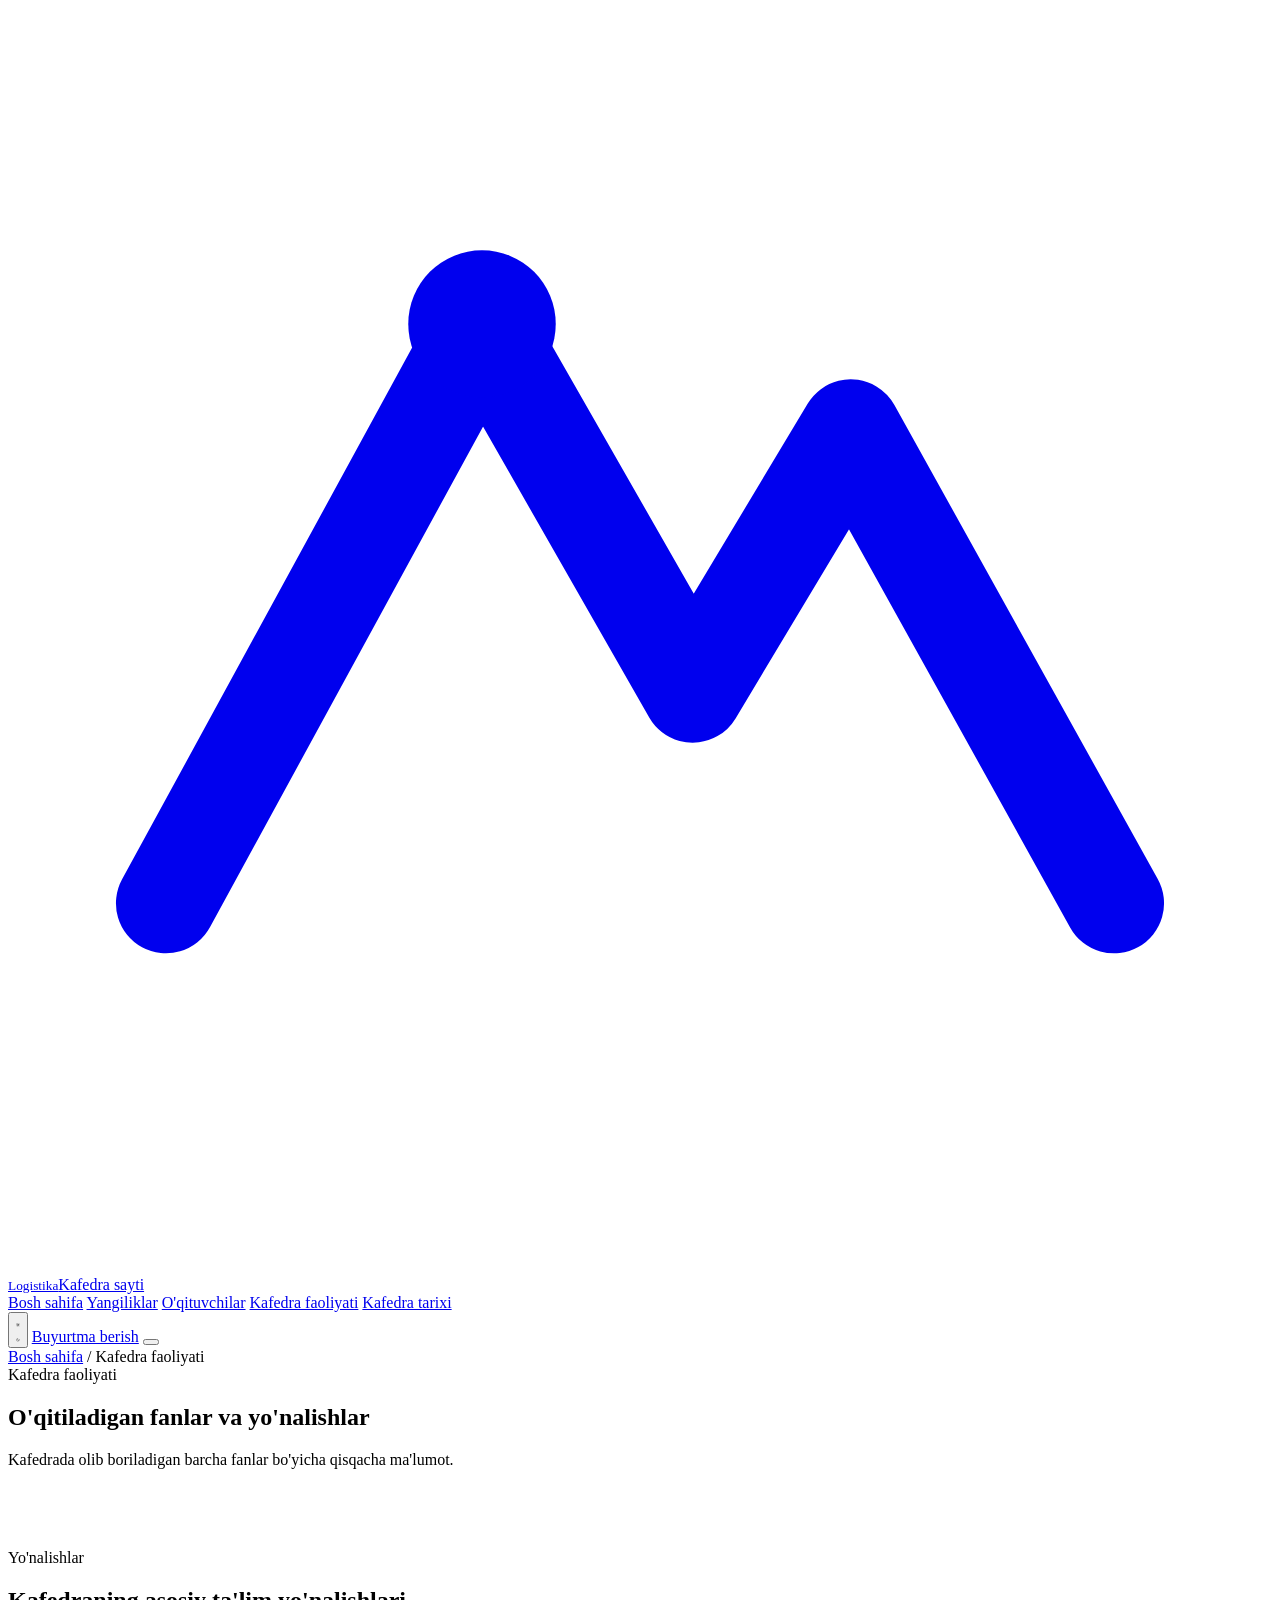
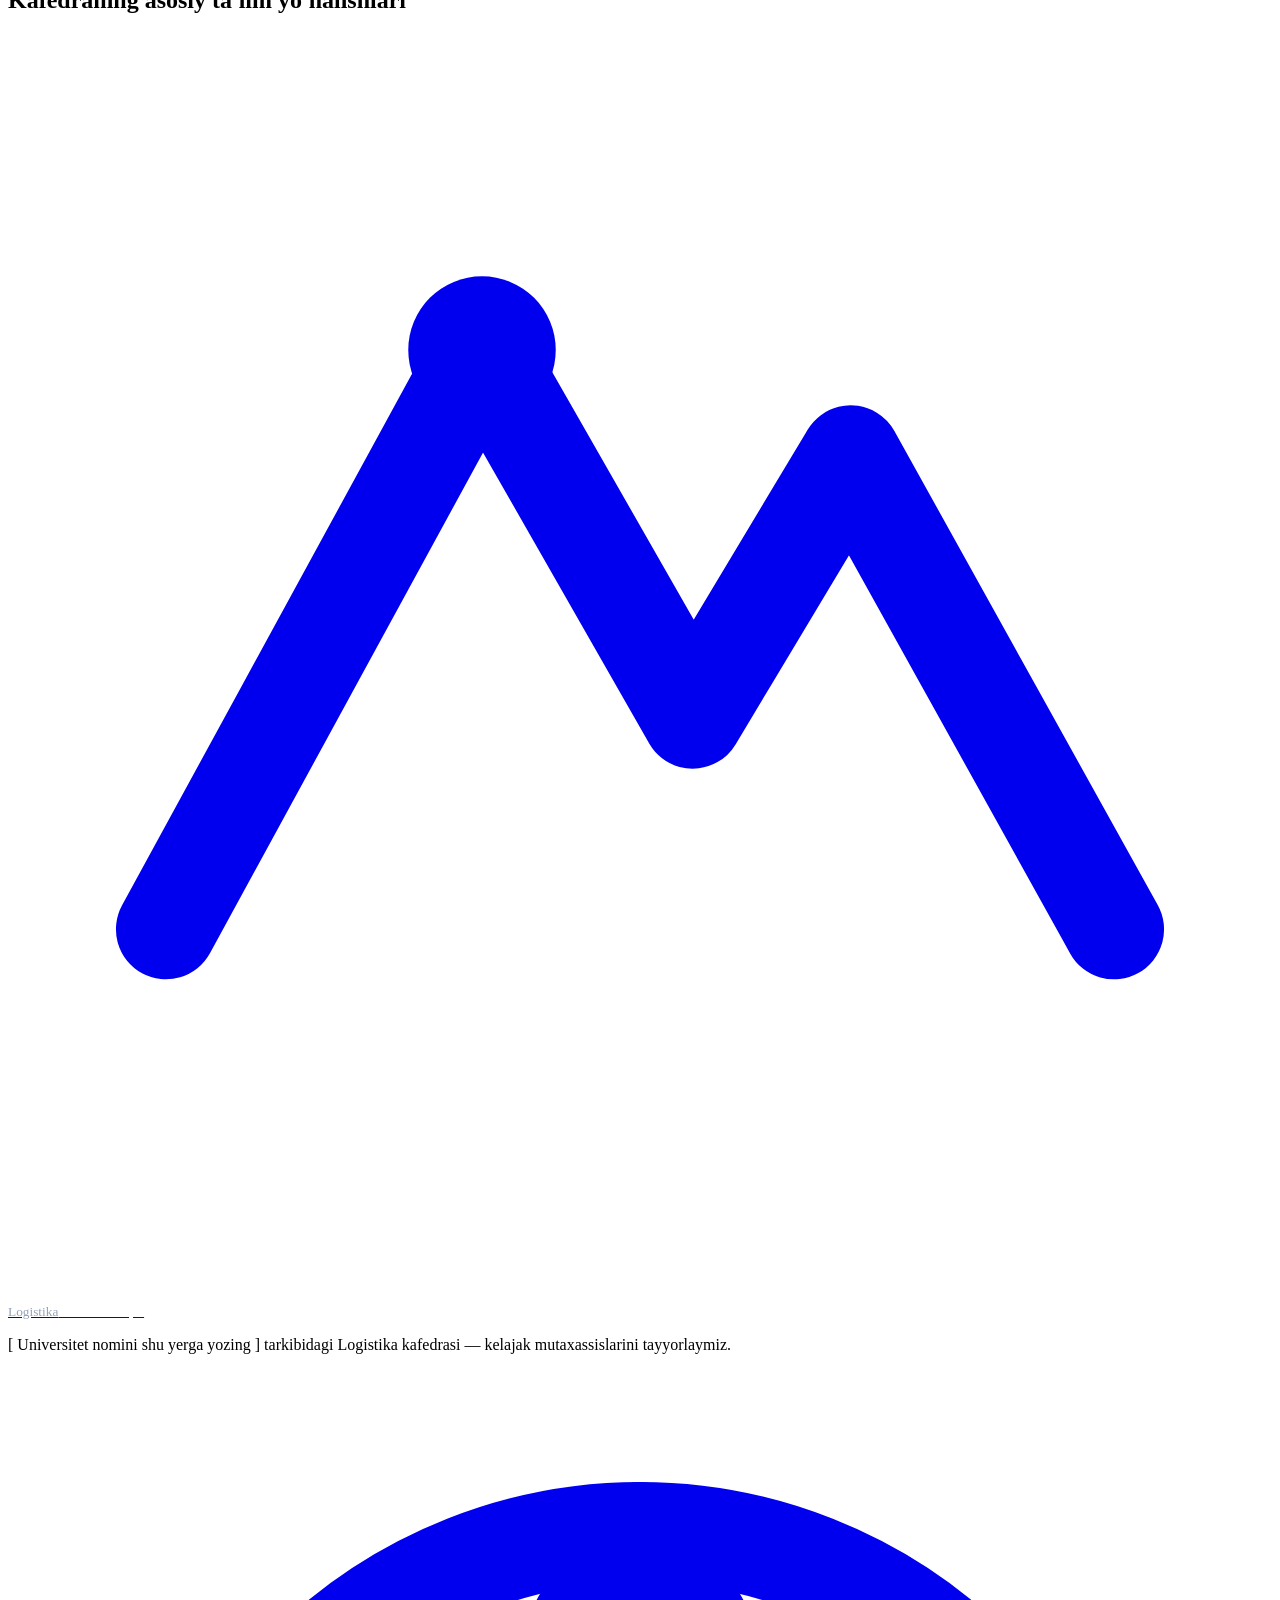
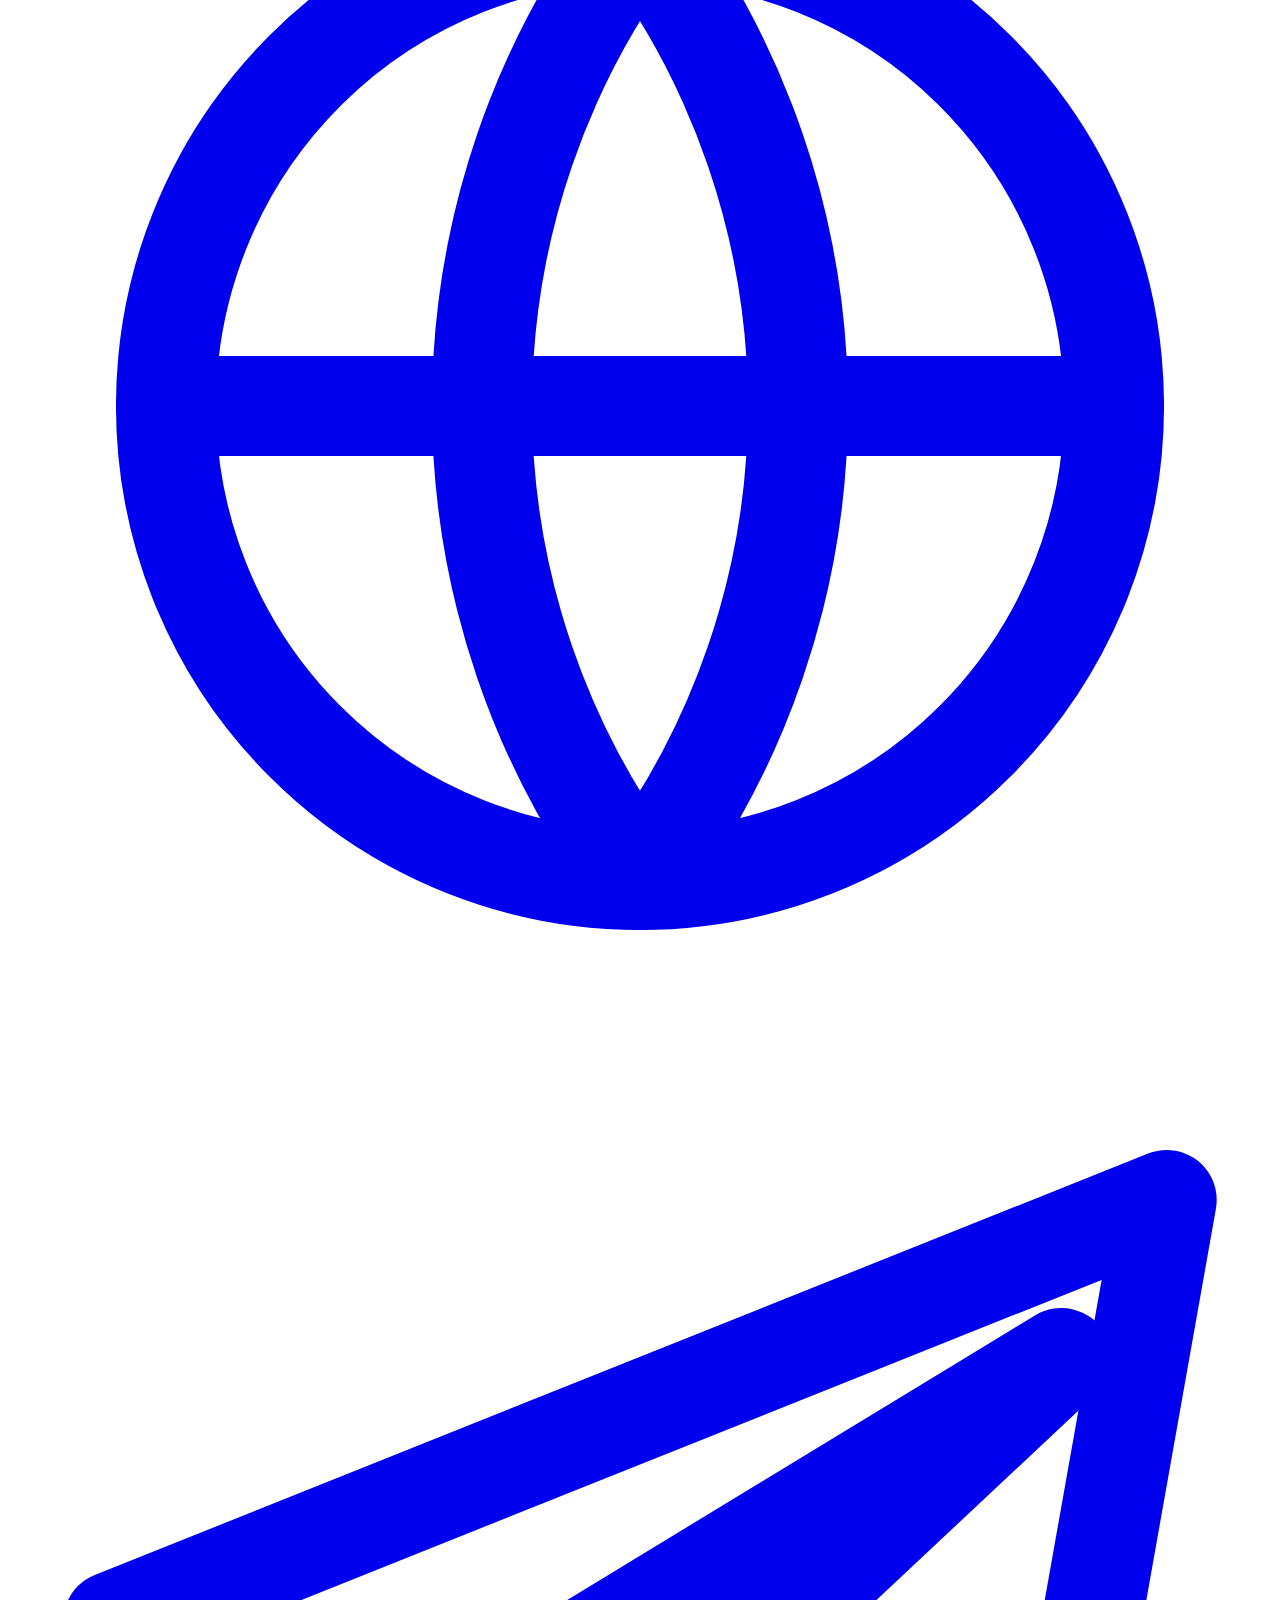
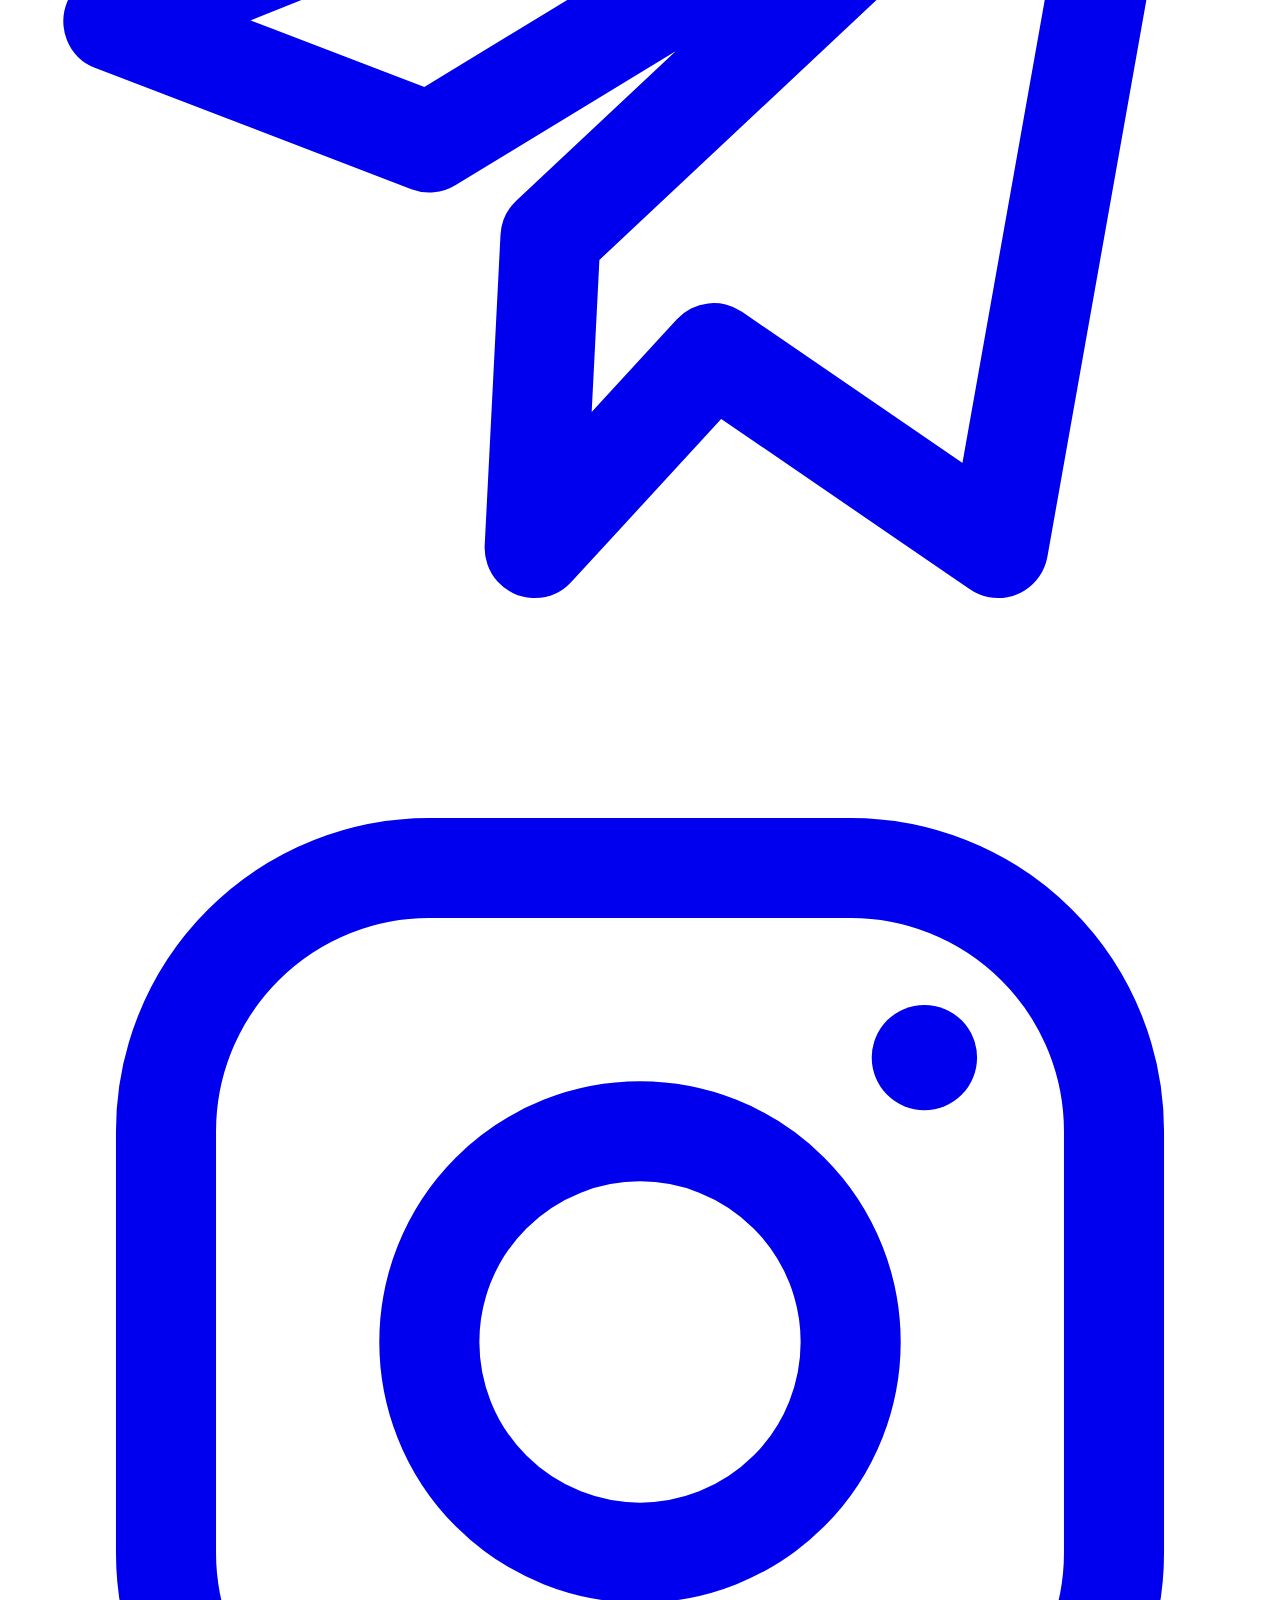
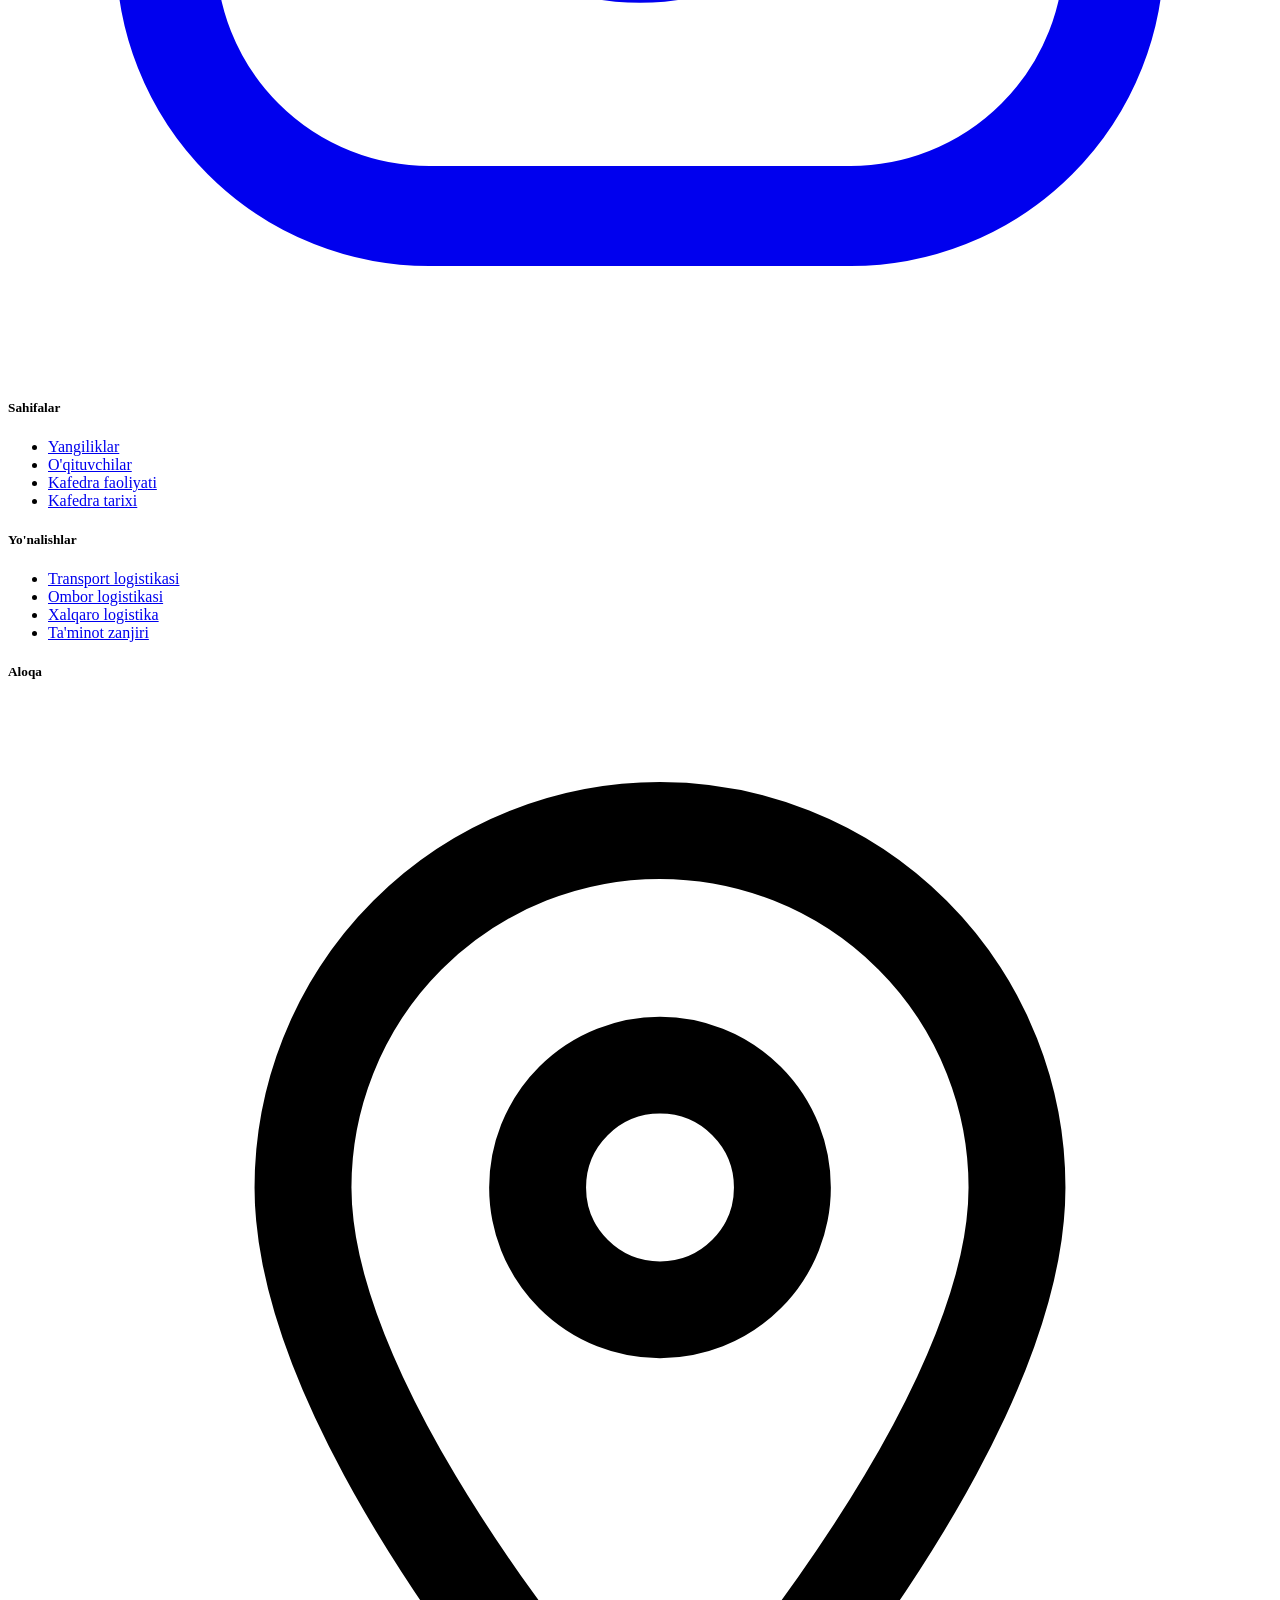
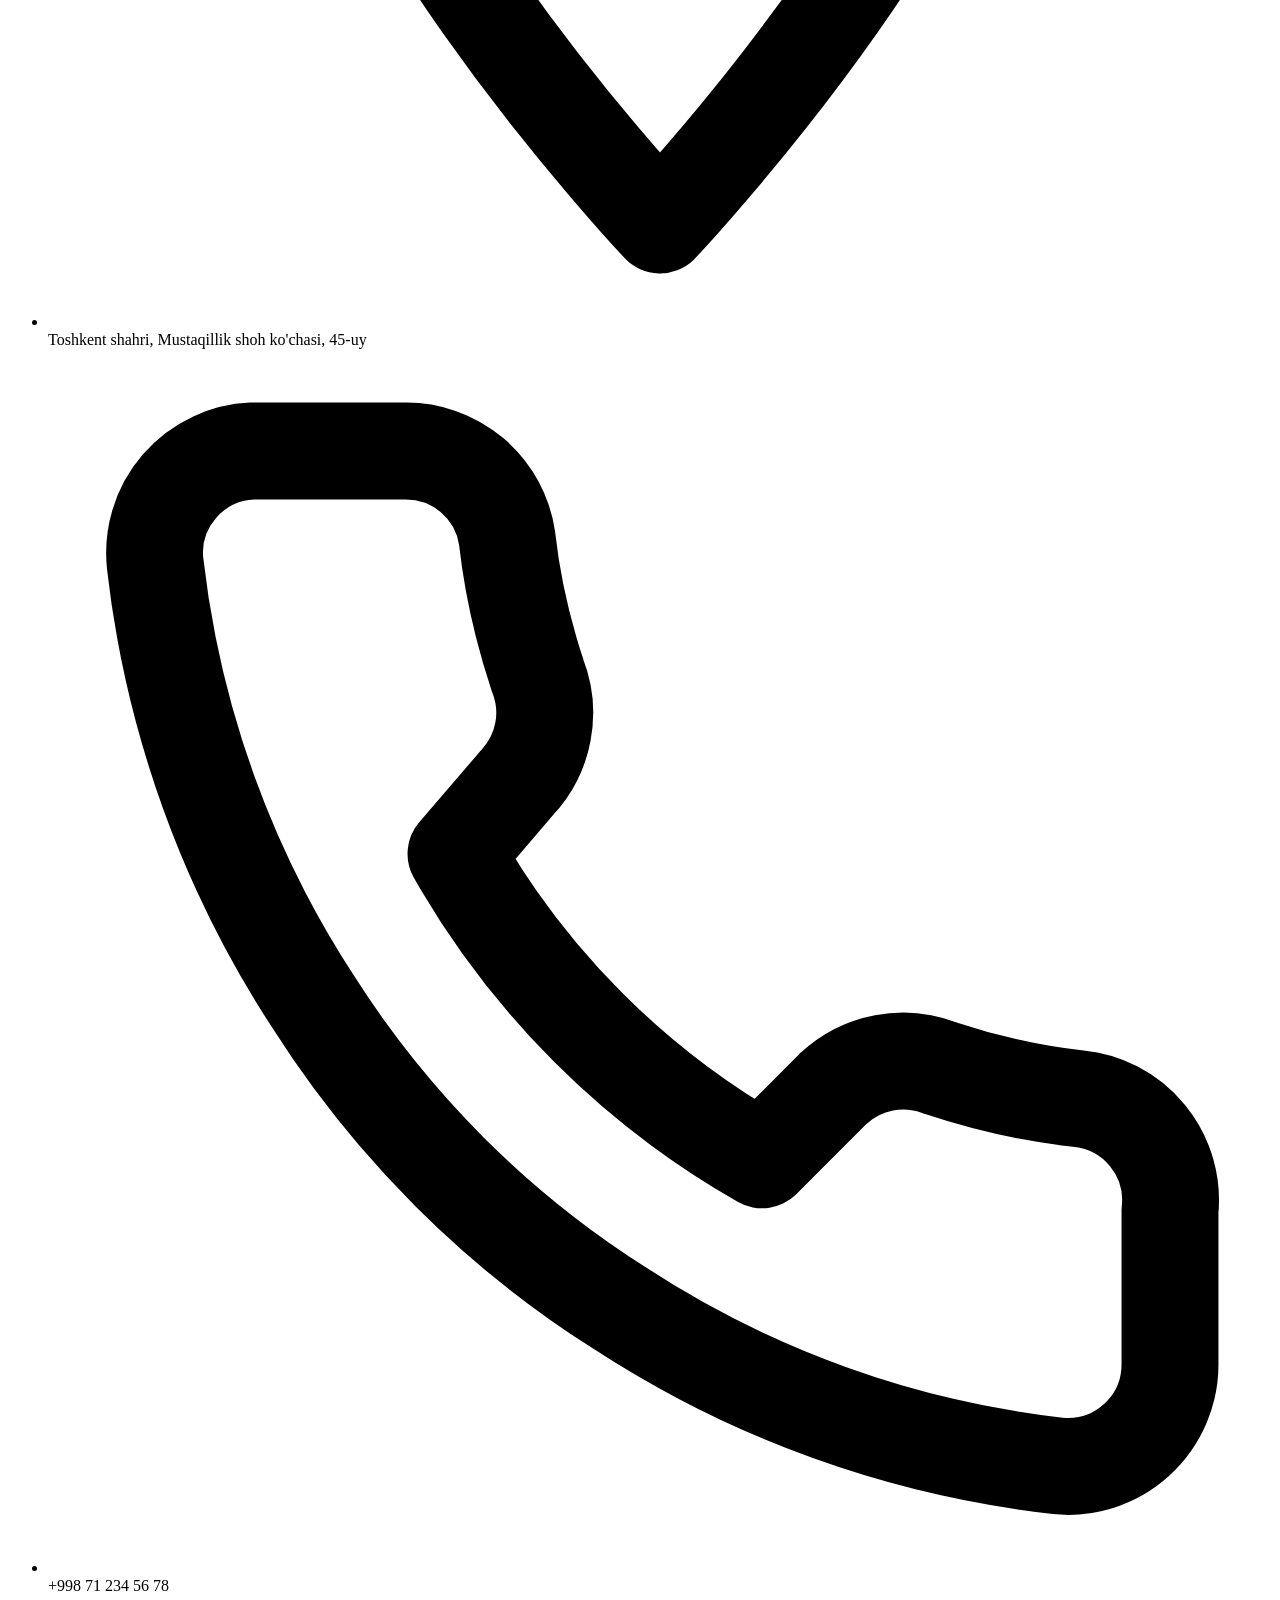
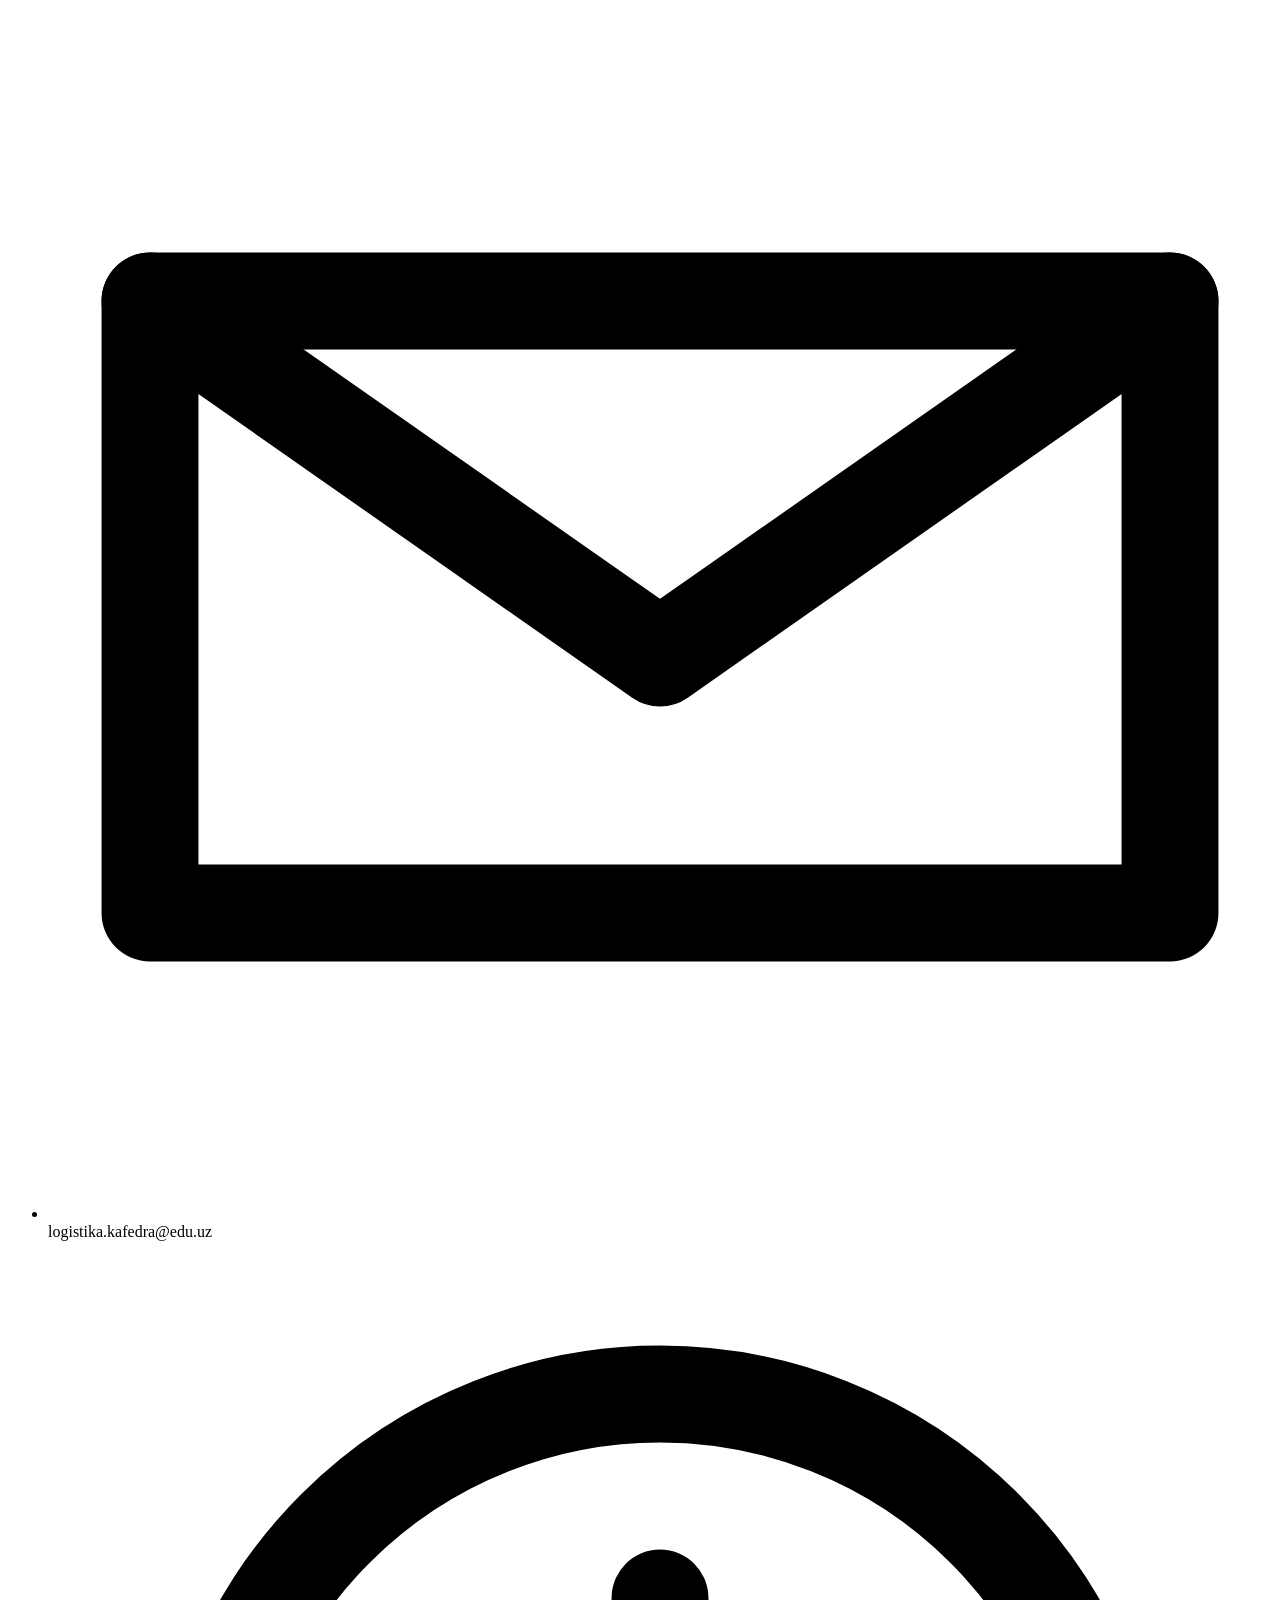
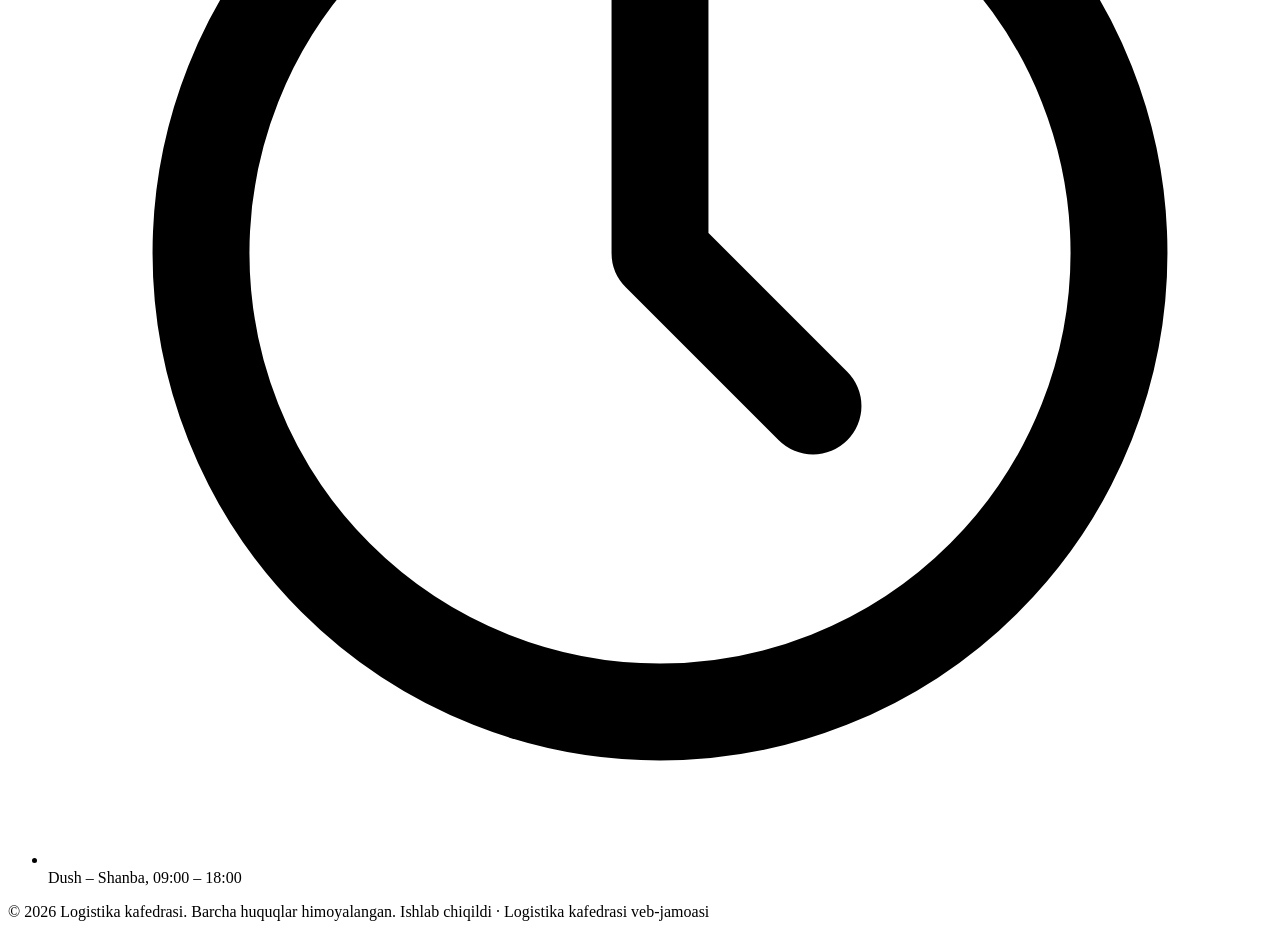
==== faoliyat.html @ 69851050 "Add files via upload" ====
<!DOCTYPE html>
<html lang="uz">
<head>
<meta charset="UTF-8">
<meta name="viewport" content="width=device-width, initial-scale=1.0">
<title>Kafedra faoliyati — Logistika kafedrasi</title>
<meta name="description" content="Kafedrada o'qitiladigan fanlar va yo'nalishlar haqida ma'lumot.">
<link rel="preconnect" href="https://fonts.googleapis.com">
<link href="https://fonts.googleapis.com/css2?family=Space+Grotesk:wght@500;600;700&family=Inter:wght@400;500;600;700&family=JetBrains+Mono:wght@500;600&display=swap" rel="stylesheet">
<link rel="stylesheet" href="css/style.css">

</head>
<body>

<header class="site-header">
  <div class="container">
    <a href="index.html" class="brand">
      <span class="brand-mark"><svg class="" viewBox="0 0 24 24" fill="none" stroke="currentColor" stroke-width="1.9" stroke-linecap="round" stroke-linejoin="round"><path d="M3 17l6-11 4 7 3-5 5 9" /><circle cx="9" cy="6" r="1.4" fill="currentColor" stroke="none"/></svg></span>
      <span class="brand-text"><small>Logistika</small><span>Kafedra sayti</span></span>
    </a>
    <nav class="nav-links">
      <a href="index.html">Bosh sahifa</a>
<a href="yangiliklar.html">Yangiliklar</a>
<a href="oqituvchilar.html">O'qituvchilar</a>
<a href="faoliyat.html">Kafedra faoliyati</a>
<a href="tarix.html">Kafedra tarixi</a>
    </nav>
    <div class="header-actions">
      <button class="theme-toggle" aria-label="Kun / tun rejimi" title="Kun / tun rejimi">
        <svg class="icon-sun" viewBox="0 0 24 24" fill="none" stroke="currentColor" stroke-width="1.9" stroke-linecap="round" stroke-linejoin="round"><circle cx="12" cy="12" r="4.2"/><path d="M12 2v2.4M12 19.6V22M4.9 4.9l1.7 1.7M17.4 17.4l1.7 1.7M2 12h2.4M19.6 12H22M4.9 19.1l1.7-1.7M17.4 6.6l1.7-1.7"/></svg>
        <svg class="icon-moon" viewBox="0 0 24 24" fill="none" stroke="currentColor" stroke-width="1.9" stroke-linecap="round" stroke-linejoin="round"><path d="M21 12.8A9 9 0 1 1 11.2 3a7 7 0 0 0 9.8 9.8z"/></svg>
      </button>
      <a href="tarix.html#kontakt" class="btn btn-primary btn-sm header-cta">Buyurtma berish</a>
      <button class="burger" aria-label="Menyu">
        <span></span><span></span><span></span>
      </button>
    </div>
  </div>
</header>


<section class="page-hero">
  <div class="container">
    <div class="breadcrumb"><a href="index.html">Bosh sahifa</a> / <span>Kafedra faoliyati</span></div>
    <span class="eyebrow">Kafedra faoliyati</span>
    <h1>O'qitiladigan fanlar va yo'nalishlar</h1>
    <p>Kafedrada olib boriladigan barcha fanlar bo'yicha qisqacha ma'lumot.</p>
  </div>
</section>
<section>
  <div class="container">
    <div class="subjects-grid" data-render="subjects"></div>
  </div>
  <div class="container">
    <div class="section-head reveal" style="margin-top:80px;">
      <span class="eyebrow">Yo'nalishlar</span>
      <h2>Kafedraning asosiy ta'lim yo'nalishlari</h2>
    </div>
    <div class="directions-grid" data-render="directions"></div>
  </div>
</section>


<footer class="site-footer" id="kontakt">
  <div class="container">
    <div class="footer-grid">
      <div class="footer-brand">
        <a href="index.html" class="brand">
          <span class="brand-mark"><svg class="" viewBox="0 0 24 24" fill="none" stroke="currentColor" stroke-width="1.9" stroke-linecap="round" stroke-linejoin="round"><path d="M3 17l6-11 4 7 3-5 5 9" /><circle cx="9" cy="6" r="1.4" fill="currentColor" stroke="none"/></svg></span>
          <span class="brand-text" style="color:#fff;"><small style="color:#94A3B8;">Logistika</small><span style="color:#fff;">Kafedra sayti</span></span>
        </a>
        <p>[ Universitet nomini shu yerga yozing ] tarkibidagi Logistika kafedrasi — kelajak mutaxassislarini tayyorlaymiz.</p>
         <div class="social-row" style="margin-top:20px;">
           <a href="https://jizpi.uz/uz/" target="_blank" aria-label="Website">
            <svg class="" viewBox="0 0 24 24" fill="none" stroke="currentColor" stroke-width="1.9" stroke-linecap="round" stroke-linejoin="round">
              <circle cx="12" cy="12" r="9"/>
              <line x1="3" y1="12" x2="21" y2="12"/>
              <path d="M12 3a15 15 0 0 1 0 18a15 15 0 0 1 0-18z"/>
            </svg>
          </a>
          <a href="https://t.me/transport_logistika_kafedrasi" target="_blank" aria-label="Telegram"><svg class="" viewBox="0 0 24 24" fill="none" stroke="currentColor" stroke-width="1.9" stroke-linecap="round" stroke-linejoin="round"><path d="M22 3L2 11l6 2.3L20 6l-9.7 9.1L10 21l3.4-3.7L18.8 21 22 3z"/></svg></a>
          <a href="https://www.instagram.com/jizpiuz/?hl=en" target="_blank" aria-label="Instagram"><svg class="" viewBox="0 0 24 24" fill="none" stroke="currentColor" stroke-width="1.9" stroke-linecap="round" stroke-linejoin="round"><rect x="3" y="3" width="18" height="18" rx="5"/><circle cx="12" cy="12" r="4"/><circle cx="17.4" cy="6.6" r="1" fill="currentColor" stroke="none"/></svg></a>
        </div>
      </div>
      <div class="footer-col">
        <h5>Sahifalar</h5>
        <ul>
          <li><a href="yangiliklar.html">Yangiliklar</a></li>
          <li><a href="oqituvchilar.html">O'qituvchilar</a></li>
          <li><a href="faoliyat.html">Kafedra faoliyati</a></li>
          <li><a href="tarix.html">Kafedra tarixi</a></li>
        </ul>
      </div>
      <div class="footer-col">
        <h5>Yo'nalishlar</h5>
        <ul>
          <li><a href="faoliyat.html">Transport logistikasi</a></li>
          <li><a href="faoliyat.html">Ombor logistikasi</a></li>
          <li><a href="faoliyat.html">Xalqaro logistika</a></li>
          <li><a href="faoliyat.html">Ta'minot zanjiri</a></li>
        </ul>
      </div>
      <div class="footer-col">
        <h5>Aloqa</h5>
        <ul>
          <li><svg class="" viewBox="0 0 24 24" fill="none" stroke="currentColor" stroke-width="1.9" stroke-linecap="round" stroke-linejoin="round"><path d="M12 22s7-7.4 7-12.5A7 7 0 0 0 5 9.5C5 14.6 12 22 12 22z"/><circle cx="12" cy="9.5" r="2.4"/></svg> <span>Toshkent shahri, Mustaqillik shoh ko'chasi, 45-uy</span></li>
          <li><svg class="" viewBox="0 0 24 24" fill="none" stroke="currentColor" stroke-width="1.9" stroke-linecap="round" stroke-linejoin="round"><path d="M22 16.9v3a2 2 0 0 1-2.2 2 19.8 19.8 0 0 1-8.6-3.1 19.5 19.5 0 0 1-6-6A19.8 19.8 0 0 1 2.1 4.2 2 2 0 0 1 4 2h3a2 2 0 0 1 2 1.7c.1.9.3 1.8.6 2.7a2 2 0 0 1-.4 2.1L8 9.9a16 16 0 0 0 6 6l1.4-1.4a2 2 0 0 1 2.1-.4c.9.3 1.8.5 2.7.6a2 2 0 0 1 1.8 2.2z"/></svg> <span>+998 71 234 56 78</span></li>
          <li><svg class="" viewBox="0 0 24 24" fill="none" stroke="currentColor" stroke-width="1.9" stroke-linecap="round" stroke-linejoin="round"><path d="M22 6l-10 7L2 6"/><path d="M2 6h20v12H2z"/></svg> <span>logistika.kafedra@edu.uz</span></li>
          <li><svg class="" viewBox="0 0 24 24" fill="none" stroke="currentColor" stroke-width="1.9" stroke-linecap="round" stroke-linejoin="round"><circle cx="12" cy="12" r="9"/><path d="M12 7v5l3 3"/></svg> <span>Dush – Shanba, 09:00 – 18:00</span></li>
        </ul>
      </div>
    </div>
    <div class="footer-bottom">
      <span>&copy; <span id="year"></span> Logistika kafedrasi. Barcha huquqlar himoyalangan.</span>
      <span>Ishlab chiqildi &middot; Logistika kafedrasi veb-jamoasi</span>
    </div>
  </div>
</footer>
<script>document.getElementById('year').textContent = new Date().getFullYear();</script>

<script src="js/data.js"></script>
<script src="js/main.js"></script>
</body>
</html>
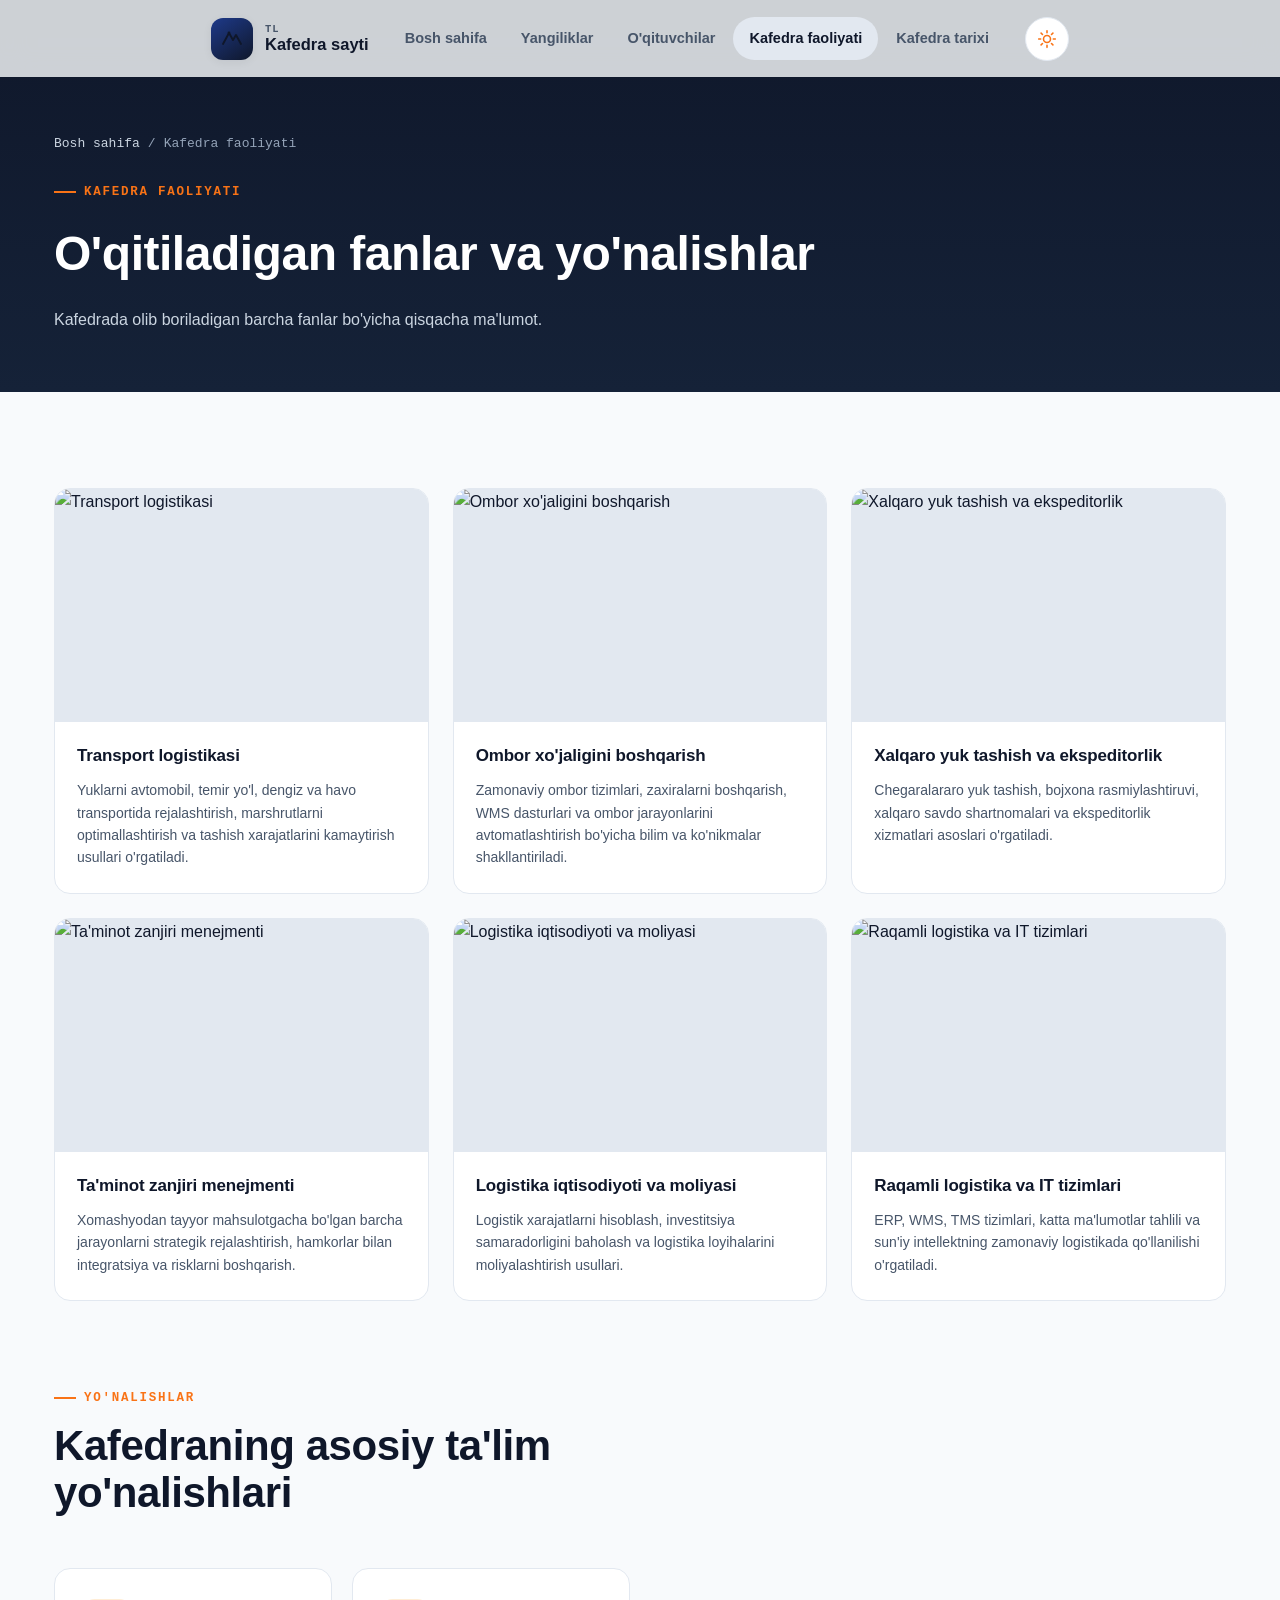
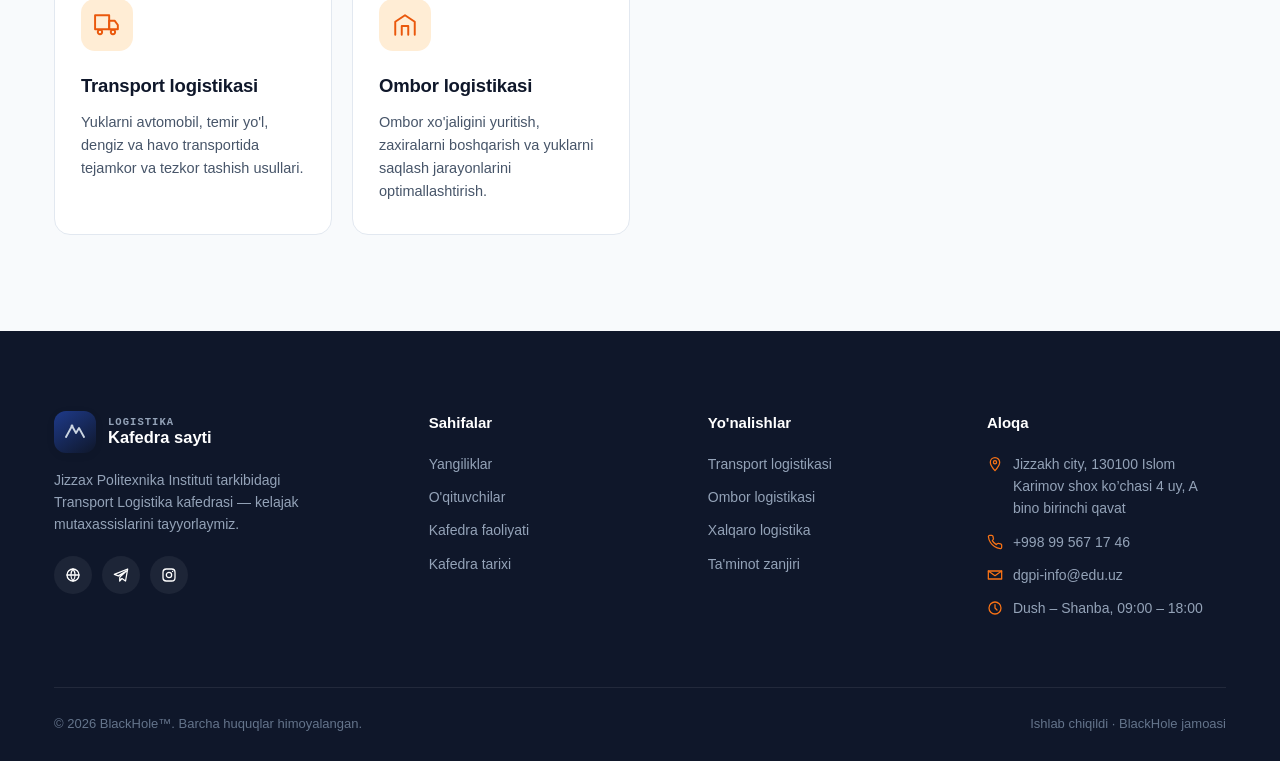
==== commit 1a3abdb8: "saytni 100% yangilash" ====
--- a/faoliyat.html
+++ b/faoliyat.html
@@ -16,7 +16,7 @@
   <div class="container">
     <a href="index.html" class="brand">
       <span class="brand-mark"><svg class="" viewBox="0 0 24 24" fill="none" stroke="currentColor" stroke-width="1.9" stroke-linecap="round" stroke-linejoin="round"><path d="M3 17l6-11 4 7 3-5 5 9" /><circle cx="9" cy="6" r="1.4" fill="currentColor" stroke="none"/></svg></span>
-      <span class="brand-text"><small>Logistika</small><span>Kafedra sayti</span></span>
+      <span class="brand-text"><small>TL</small><span>Kafedra sayti</span></span>
     </a>
     <nav class="nav-links">
       <a href="index.html">Bosh sahifa</a>
@@ -30,7 +30,6 @@
         <svg class="icon-sun" viewBox="0 0 24 24" fill="none" stroke="currentColor" stroke-width="1.9" stroke-linecap="round" stroke-linejoin="round"><circle cx="12" cy="12" r="4.2"/><path d="M12 2v2.4M12 19.6V22M4.9 4.9l1.7 1.7M17.4 17.4l1.7 1.7M2 12h2.4M19.6 12H22M4.9 19.1l1.7-1.7M17.4 6.6l1.7-1.7"/></svg>
         <svg class="icon-moon" viewBox="0 0 24 24" fill="none" stroke="currentColor" stroke-width="1.9" stroke-linecap="round" stroke-linejoin="round"><path d="M21 12.8A9 9 0 1 1 11.2 3a7 7 0 0 0 9.8 9.8z"/></svg>
       </button>
-      <a href="tarix.html#kontakt" class="btn btn-primary btn-sm header-cta">Buyurtma berish</a>
       <button class="burger" aria-label="Menyu">
         <span></span><span></span><span></span>
       </button>
@@ -69,7 +68,7 @@
           <span class="brand-mark"><svg class="" viewBox="0 0 24 24" fill="none" stroke="currentColor" stroke-width="1.9" stroke-linecap="round" stroke-linejoin="round"><path d="M3 17l6-11 4 7 3-5 5 9" /><circle cx="9" cy="6" r="1.4" fill="currentColor" stroke="none"/></svg></span>
           <span class="brand-text" style="color:#fff;"><small style="color:#94A3B8;">Logistika</small><span style="color:#fff;">Kafedra sayti</span></span>
         </a>
-        <p>[ Universitet nomini shu yerga yozing ] tarkibidagi Logistika kafedrasi — kelajak mutaxassislarini tayyorlaymiz.</p>
+        <p>Jizzax Politexnika Instituti tarkibidagi Transport Logistika kafedrasi — kelajak mutaxassislarini tayyorlaymiz.</p>
          <div class="social-row" style="margin-top:20px;">
            <a href="https://jizpi.uz/uz/" target="_blank" aria-label="Website">
             <svg class="" viewBox="0 0 24 24" fill="none" stroke="currentColor" stroke-width="1.9" stroke-linecap="round" stroke-linejoin="round">
@@ -103,16 +102,16 @@
       <div class="footer-col">
         <h5>Aloqa</h5>
         <ul>
-          <li><svg class="" viewBox="0 0 24 24" fill="none" stroke="currentColor" stroke-width="1.9" stroke-linecap="round" stroke-linejoin="round"><path d="M12 22s7-7.4 7-12.5A7 7 0 0 0 5 9.5C5 14.6 12 22 12 22z"/><circle cx="12" cy="9.5" r="2.4"/></svg> <span>Toshkent shahri, Mustaqillik shoh ko'chasi, 45-uy</span></li>
-          <li><svg class="" viewBox="0 0 24 24" fill="none" stroke="currentColor" stroke-width="1.9" stroke-linecap="round" stroke-linejoin="round"><path d="M22 16.9v3a2 2 0 0 1-2.2 2 19.8 19.8 0 0 1-8.6-3.1 19.5 19.5 0 0 1-6-6A19.8 19.8 0 0 1 2.1 4.2 2 2 0 0 1 4 2h3a2 2 0 0 1 2 1.7c.1.9.3 1.8.6 2.7a2 2 0 0 1-.4 2.1L8 9.9a16 16 0 0 0 6 6l1.4-1.4a2 2 0 0 1 2.1-.4c.9.3 1.8.5 2.7.6a2 2 0 0 1 1.8 2.2z"/></svg> <span>+998 71 234 56 78</span></li>
-          <li><svg class="" viewBox="0 0 24 24" fill="none" stroke="currentColor" stroke-width="1.9" stroke-linecap="round" stroke-linejoin="round"><path d="M22 6l-10 7L2 6"/><path d="M2 6h20v12H2z"/></svg> <span>logistika.kafedra@edu.uz</span></li>
+          <li><svg class="" viewBox="0 0 24 24" fill="none" stroke="currentColor" stroke-width="1.9" stroke-linecap="round" stroke-linejoin="round"><path d="M12 22s7-7.4 7-12.5A7 7 0 0 0 5 9.5C5 14.6 12 22 12 22z"/><circle cx="12" cy="9.5" r="2.4"/></svg> <span>Jizzakh city, 130100 Islom Karimov shox ko’chasi 4 uy, A bino birinchi qavat</span></li>
+          <li><svg class="" viewBox="0 0 24 24" fill="none" stroke="currentColor" stroke-width="1.9" stroke-linecap="round" stroke-linejoin="round"><path d="M22 16.9v3a2 2 0 0 1-2.2 2 19.8 19.8 0 0 1-8.6-3.1 19.5 19.5 0 0 1-6-6A19.8 19.8 0 0 1 2.1 4.2 2 2 0 0 1 4 2h3a2 2 0 0 1 2 1.7c.1.9.3 1.8.6 2.7a2 2 0 0 1-.4 2.1L8 9.9a16 16 0 0 0 6 6l1.4-1.4a2 2 0 0 1 2.1-.4c.9.3 1.8.5 2.7.6a2 2 0 0 1 1.8 2.2z"/></svg> <span>+998 99 567 17 46</span></li>
+          <li><svg class="" viewBox="0 0 24 24" fill="none" stroke="currentColor" stroke-width="1.9" stroke-linecap="round" stroke-linejoin="round"><path d="M22 6l-10 7L2 6"/><path d="M2 6h20v12H2z"/></svg> <span>dgpi-info@edu.uz</span></li>
           <li><svg class="" viewBox="0 0 24 24" fill="none" stroke="currentColor" stroke-width="1.9" stroke-linecap="round" stroke-linejoin="round"><circle cx="12" cy="12" r="9"/><path d="M12 7v5l3 3"/></svg> <span>Dush – Shanba, 09:00 – 18:00</span></li>
         </ul>
       </div>
     </div>
     <div class="footer-bottom">
-      <span>&copy; <span id="year"></span> Logistika kafedrasi. Barcha huquqlar himoyalangan.</span>
-      <span>Ishlab chiqildi &middot; Logistika kafedrasi veb-jamoasi</span>
+      <span>&copy; <span id="year"></span> <a href="http://blackhole.uz" target="_blank" rel="noopener noreferrer">BlackHole&TRADE;</a>. Barcha huquqlar himoyalangan.</span>
+      <span>Ishlab chiqildi &middot; <a href="http://blackhole.uz" target="_blank" rel="noopener noreferrer">BlackHole</a> jamoasi</span>
     </div>
   </div>
 </footer>
--- a/css/style.css
+++ b/css/style.css
@@ -0,0 +1,1624 @@
+/* ==========================================================================
+   LOGISTIKA KAFEDRASI — DIZAYN TOKENLARI
+   ========================================================================== */
+:root {
+  /* 60% — Deep Navy */
+  --navy-900: #0F172A;
+  --navy-800: #152238;
+  --navy-700: #1E3A8A;
+  --navy-600: #2947a3;
+
+  /* 30% — Slate / White */
+  --bg: #F8FAFC;
+  --surface: #FFFFFF;
+  --slate-200: #E2E8F0;
+  --slate-400: #94A3B8;
+  --slate-500: #64748B;
+
+  /* 10% — Vibrant Orange */
+  --orange: #F97316;
+  --orange-dark: #EA580C;
+  --orange-light: #FFEDD5;
+
+  --text: #0F172A;
+  --text-soft: #475569;
+  --white: #FFFFFF;
+
+  --radius-sm: 8px;
+  --radius-md: 16px;
+  --radius-lg: 28px;
+
+  --shadow-sm: 0 2px 10px rgba(15, 23, 42, .06);
+  --shadow-md: 0 12px 30px rgba(15, 23, 42, .10);
+  --shadow-lg: 0 24px 60px rgba(15, 23, 42, .16);
+
+  --font-display: 'Space Grotesk', sans-serif;
+  --font-body: 'Inter', sans-serif;
+  --font-mono: 'JetBrains Mono', monospace;
+
+  --header-h: 78px;
+  --transition: .28s cubic-bezier(.4, 0, .2, 1);
+}
+
+/* ---- Tun rejimi (dark mode) ---- */
+body.dark {
+  --bg: #0B1220;
+  --surface: #121B2E;
+  --slate-200: #1E293B;
+  --slate-400: #64748B;
+  --slate-500: #94A3B8;
+  --text: #F1F5F9;
+  --text-soft: #B6C2D9;
+  --white: #0F172A;
+  --shadow-sm: 0 2px 10px rgba(0, 0, 0, .35);
+  --shadow-md: 0 12px 30px rgba(0, 0, 0, .45);
+  --shadow-lg: 0 24px 60px rgba(0, 0, 0, .55);
+}
+
+* {
+  box-sizing: border-box;
+  margin: 0;
+  padding: 0;
+}
+
+html {
+  scroll-behavior: smooth;
+}
+
+body {
+  font-family: var(--font-body);
+  background: var(--bg);
+  color: var(--text);
+  line-height: 1.6;
+  transition: background var(--transition), color var(--transition);
+  overflow-x: hidden;
+}
+
+img {
+  max-width: 100%;
+  display: block;
+}
+
+a {
+  color: inherit;
+  text-decoration: none;
+}
+
+ul {
+  list-style: none;
+}
+
+button {
+  font-family: inherit;
+  cursor: pointer;
+  border: none;
+  background: none;
+}
+
+.container {
+  max-width: 1220px;
+  margin: 0 auto;
+  padding: 0 24px;
+  
+  /* width: 100%;
+  display: flex;
+  justify-content: space-between;
+  align-items: center;
+  flex-direction: column; */
+}
+
+section {
+  padding: 96px 0;
+}
+
+h1,
+h2,
+h3,
+h4 {
+  font-family: var(--font-display);
+  font-weight: 700;
+  letter-spacing: -.01em;
+  color: var(--text);
+}
+
+::selection {
+  background: var(--orange);
+  color: #fff;
+}
+
+@media (prefers-reduced-motion: reduce) {
+  * {
+    animation-duration: .001ms !important;
+    animation-iteration-count: 1 !important;
+    transition-duration: .001ms !important;
+    scroll-behavior: auto !important;
+  }
+}
+
+/* ==========================================================================
+   EYEBROW / LABEL / SECTION HEAD
+   ========================================================================== */
+.eyebrow {
+  display: inline-flex;
+  align-items: center;
+  gap: 8px;
+  font-family: var(--font-mono);
+  font-size: 12.5px;
+  letter-spacing: .14em;
+  text-transform: uppercase;
+  color: var(--orange);
+  font-weight: 600;
+  margin-bottom: 14px;
+}
+
+.eyebrow::before {
+  content: "";
+  width: 22px;
+  height: 2px;
+  background: var(--orange);
+  display: inline-block;
+}
+
+.section-head {
+  max-width: 640px;
+  margin-bottom: 52px;
+}
+
+.section-head h2 {
+  font-size: clamp(28px, 3.6vw, 42px);
+  line-height: 1.12;
+  margin-bottom: 14px;
+}
+
+.section-head p {
+  color: var(--text-soft);
+  font-size: 16.5px;
+}
+
+.section-head.center {
+  margin-left: auto;
+  margin-right: auto;
+  text-align: center;
+}
+
+/* ==========================================================================
+   HEADER / NAV
+   ========================================================================== */
+.site-header {
+  position: fixed;
+  top: 0;
+  left: 0;
+  right: 0;
+  z-index: 1000;
+  height: var(--header-h);
+  display: flex;
+  align-items: center;
+  border-bottom: 1px solid rgba(15, 23, 42, .06);
+  transition: border-color var(--transition);
+}
+
+/* Blur lives on a pseudo-element, not the header itself — putting a
+   backdrop-filter directly on .site-header would create a new CSS
+   containing block, which traps its position:fixed mobile nav panel
+   inside the header's own box instead of the viewport. */
+.site-header::before {
+  content: "";
+  position: absolute;
+  inset: 0;
+  z-index: -1;
+  background: rgba(248, 250, 252, .82);
+  backdrop-filter: blur(14px);
+  -webkit-backdrop-filter: blur(14px);
+  transition: background var(--transition);
+}
+
+body.dark .site-header::before {
+  background: rgba(11, 18, 32, .82);
+}
+
+body.dark .site-header {
+  border-bottom: 1px solid rgba(255, 255, 255, .06);
+}
+
+.site-header .container {
+  display: flex;
+  align-items: center;
+  justify-content: space-between;
+  gap: 20px;
+}
+
+.brand {
+  display: flex;
+  align-items: center;
+  gap: 12px;
+  font-family: var(--font-display);
+  font-weight: 700;
+}
+
+.brand-mark {
+  width: 42px;
+  height: 42px;
+  border-radius: 12px;
+  background: linear-gradient(145deg, var(--navy-700), var(--navy-900));
+  display: flex;
+  align-items: center;
+  justify-content: center;
+  flex-shrink: 0;
+  box-shadow: var(--shadow-sm);
+}
+
+.brand-mark svg {
+  width: 24px;
+  height: 24px;
+}
+
+.brand-text {
+  display: flex;
+  flex-direction: column;
+  line-height: 1.15;
+}
+
+.brand-text small {
+  font-family: var(--font-mono);
+  font-size: 10.5px;
+  letter-spacing: .1em;
+  color: var(--text-soft);
+  text-transform: uppercase;
+}
+
+.brand-text span {
+  font-size: 16.5px;
+}
+
+.nav-links {
+  display: flex;
+  align-items: center;
+  gap: 2px;
+}
+
+.nav-links a {
+  position: relative;
+  padding: 10px 16px;
+  font-size: 14.5px;
+  font-weight: 600;
+  color: var(--text-soft);
+  border-radius: 999px;
+  transition: color var(--transition), background var(--transition);
+  white-space: nowrap;
+}
+
+.nav-links a:hover {
+  color: var(--navy-900);
+}
+
+body.dark .nav-links a:hover {
+  color: var(--white);
+}
+
+.nav-links a.active {
+  color: var(--navy-900);
+  background: var(--slate-200);
+}
+
+body.dark .nav-links a.active {
+  color: #fff;
+}
+
+.header-actions {
+  display: flex;
+  align-items: center;
+  gap: 10px;
+}
+
+.theme-toggle {
+  width: 44px;
+  height: 44px;
+  border-radius: 50%;
+  background: var(--surface);
+  border: 1px solid var(--slate-200);
+  display: flex;
+  align-items: center;
+  justify-content: center;
+  position: relative;
+  overflow: hidden;
+  transition: background var(--transition), border-color var(--transition), transform .2s;
+  flex-shrink: 0;
+}
+
+.theme-toggle:hover {
+  transform: translateY(-2px);
+}
+
+.theme-toggle svg {
+  width: 20px;
+  height: 20px;
+  position: absolute;
+  transition: transform .45s cubic-bezier(.4, 0, .2, 1), opacity .35s;
+}
+
+.theme-toggle .icon-sun {
+  color: var(--orange);
+  opacity: 1;
+  transform: rotate(0deg) scale(1);
+}
+
+.theme-toggle .icon-moon {
+  color: var(--navy-700);
+  opacity: 0;
+  transform: rotate(90deg) scale(.4);
+}
+
+body.dark .theme-toggle .icon-sun {
+  opacity: 0;
+  transform: rotate(-90deg) scale(.4);
+}
+
+body.dark .theme-toggle .icon-moon {
+  opacity: 1;
+  transform: rotate(0deg) scale(1);
+  color: #93c5fd;
+}
+
+.btn {
+  display: inline-flex;
+  align-items: center;
+  justify-content: center;
+  gap: 8px;
+  padding: 13px 26px;
+  border-radius: 999px;
+  font-weight: 700;
+  font-size: 14.5px;
+  transition: transform var(--transition), box-shadow var(--transition), background var(--transition), color var(--transition);
+  white-space: nowrap;
+}
+
+.btn-primary {
+  background: var(--orange);
+  color: #fff;
+  box-shadow: 0 10px 24px rgba(249, 115, 22, .32);
+}
+
+.btn-primary:hover {
+  background: var(--orange-dark);
+  transform: translateY(-2px);
+  box-shadow: 0 14px 30px rgba(249, 115, 22, .4);
+}
+
+.btn-ghost {
+  background: transparent;
+  color: var(--text);
+  border: 1.5px solid var(--slate-200);
+}
+
+.btn-ghost:hover {
+  border-color: var(--navy-700);
+  color: var(--navy-700);
+}
+
+body.dark .btn-ghost:hover {
+  color: #fff;
+  border-color: #fff;
+}
+
+.btn-dark {
+  background: var(--navy-900);
+  color: #fff;
+}
+
+.btn-dark:hover {
+  background: var(--navy-700);
+  transform: translateY(-2px);
+}
+
+.btn-sm {
+  padding: 9px 18px;
+  font-size: 13.5px;
+}
+
+.burger {
+  display: none;
+  width: 44px;
+  height: 44px;
+  border-radius: 12px;
+  border: 1px solid var(--slate-200);
+  align-items: center;
+  justify-content: center;
+  flex-direction: column;
+  gap: 5px;
+}
+
+.burger span {
+  width: 20px;
+  height: 2px;
+  background: var(--text);
+  display: block;
+  transition: .3s;
+}
+
+.burger.open span:nth-child(1) {
+  transform: translateY(7px) rotate(45deg);
+}
+
+.burger.open span:nth-child(2) {
+  opacity: 0;
+}
+
+.burger.open span:nth-child(3) {
+  transform: translateY(-7px) rotate(-45deg);
+}
+
+/* ==========================================================================
+   HERO — signature: route line with moving vehicles + day/night sky
+   ========================================================================== */
+.hero {
+  position: relative;
+  padding: calc(var(--header-h) + 64px) 0 0;
+  overflow: hidden;
+  background: linear-gradient(180deg, var(--navy-900) 0%, var(--navy-800) 60%, var(--bg) 100%);
+}
+
+.hero-sky {
+  position: absolute;
+  inset: 0;
+  z-index: 0;
+  overflow: hidden;
+}
+
+.hero-sky .star {
+  position: absolute;
+  width: 2px;
+  height: 2px;
+  background: #fff;
+  border-radius: 50%;
+  opacity: 0;
+  transition: opacity .6s;
+}
+
+body.dark .hero-sky .star {
+  opacity: .8;
+  animation: twinkle 3.5s ease-in-out infinite;
+}
+
+@keyframes twinkle {
+
+  0%,
+  100% {
+    opacity: .25;
+  }
+
+  50% {
+    opacity: .9;
+  }
+}
+
+.hero-sun {
+  position: absolute;
+  top: 64px;
+  right: 9%;
+  width: 64px;
+  height: 64px;
+  border-radius: 50%;
+  background: radial-gradient(circle at 35% 35%, #FFE9C7, var(--orange));
+  box-shadow: 0 0 70px 18px rgba(249, 115, 22, .55);
+  transition: transform .6s cubic-bezier(.4, 0, .2, 1), opacity .6s;
+}
+
+body.dark .hero-sun {
+  transform: translateY(-140px) scale(.7);
+  opacity: 0;
+}
+
+.hero-moon {
+  position: absolute;
+  top: 56px;
+  right: 10%;
+  width: 46px;
+  height: 46px;
+  border-radius: 50%;
+  background: #E6EDFB;
+  box-shadow: inset -10px -4px 0 0 #C7D5F0, 0 0 40px 6px rgba(230, 237, 251, .35);
+  opacity: 0;
+  transform: translateY(140px) scale(.7);
+  transition: transform .6s cubic-bezier(.4, 0, .2, 1), opacity .6s;
+}
+
+body.dark .hero-moon {
+  opacity: 1;
+  transform: translateY(0) scale(1);
+}
+
+.hero .container {
+  position: relative;
+  z-index: 2;
+}
+
+.hero-inner {
+  max-width: 760px;
+  padding-bottom: 80px;
+}
+
+.hero-badge {
+  display: inline-flex;
+  align-items: center;
+  gap: 8px;
+  padding: 8px 16px;
+  border-radius: 999px;
+  background: rgba(255, 255, 255, .08);
+  border: 1px solid rgba(255, 255, 255, .14);
+  font-family: var(--font-mono);
+  font-size: 12.5px;
+  letter-spacing: .08em;
+  color: #CBD5E1;
+  margin-bottom: 26px;
+}
+
+.hero-badge .dot {
+  width: 7px;
+  height: 7px;
+  border-radius: 50%;
+  background: #22C55E;
+  box-shadow: 0 0 10px #22C55E;
+}
+
+.hero h1 {
+  color: #fff;
+  font-size: clamp(36px, 5.4vw, 64px);
+  line-height: 1.06;
+  letter-spacing: -.02em;
+  margin-bottom: 22px;
+}
+
+.hero h1 em {
+  font-style: normal;
+  color: var(--orange);
+}
+
+.hero p.lead {
+  color: #CBD5E1;
+  font-size: 18px;
+  max-width: 560px;
+  margin-bottom: 36px;
+}
+
+.hero-cta {
+  display: flex;
+  gap: 14px;
+  flex-wrap: wrap;
+  margin-bottom: 56px;
+}
+
+.hero-stats {
+  display: flex;
+  gap: 36px;
+  flex-wrap: wrap;
+}
+
+.hero-stats div {
+  border-left: 2px solid var(--orange);
+  padding-left: 14px;
+}
+
+.hero-stats strong {
+  display: block;
+  font-family: var(--font-display);
+  font-size: 26px;
+  color: #fff;
+}
+
+.hero-stats span {
+  font-size: 12.5px;
+  color: #94A3B8;
+  font-family: var(--font-mono);
+  letter-spacing: .04em;
+}
+
+/* ---- Route strip: dashed multimodal road with moving icons ---- */
+.route-strip {
+  position: relative;
+  height: 110px;
+  background: linear-gradient(180deg, rgba(255, 255, 255, .04), rgba(255, 255, 255, .01));
+  border-top: 1px solid rgba(255, 255, 255, .1);
+}
+
+.route-line {
+  position: absolute;
+  left: 0;
+  right: 0;
+  top: 50%;
+  height: 2px;
+  transform: translateY(-50%);
+  background-image: repeating-linear-gradient(90deg, rgba(255, 255, 255, .35) 0 22px, transparent 22px 40px);
+}
+
+.route-icon {
+  position: absolute;
+  top: 50%;
+  width: 38px;
+  height: 38px;
+  transform: translate(0, -50%);
+  color: var(--orange);
+  animation-timing-function: linear;
+  animation-iteration-count: infinite;
+}
+
+.route-icon svg {
+  width: 100%;
+  height: 100%;
+  filter: drop-shadow(0 4px 10px rgba(249, 115, 22, .5));
+}
+
+.route-icon.truck {
+  animation-name: driveA;
+  animation-duration: 9s;
+  color: #F97316;
+}
+
+.route-icon.ship {
+  top: 64%;
+  animation-name: driveB;
+  animation-duration: 13s;
+  color: #38BDF8;
+}
+
+.route-icon.plane {
+  top: 26%;
+  animation-name: driveC;
+  animation-duration: 7s;
+  color: #F1F5F9;
+}
+
+@keyframes driveA {
+  from {
+    left: -8%;
+  }
+
+  to {
+    left: 104%;
+  }
+}
+
+@keyframes driveB {
+  from {
+    left: -10%;
+  }
+
+  to {
+    left: 106%;
+  }
+}
+
+@keyframes driveC {
+  from {
+    left: -6%;
+  }
+
+  to {
+    left: 104%;
+  }
+}
+
+/* ==========================================================================
+   YO'NALISHLAR (direction cards)
+   ========================================================================== */
+.directions-grid {
+  display: grid;
+  grid-template-columns: repeat(4, 1fr);
+  gap: 20px;
+}
+
+.direction-card {
+  background: var(--surface);
+  border: 1px solid var(--slate-200);
+  border-radius: var(--radius-md);
+  padding: 30px 26px;
+  transition: transform var(--transition), box-shadow var(--transition), border-color var(--transition);
+}
+
+.direction-card:hover {
+  transform: translateY(-6px);
+  box-shadow: var(--shadow-md);
+  border-color: transparent;
+}
+
+.direction-icon {
+  width: 52px;
+  height: 52px;
+  border-radius: 14px;
+  background: var(--orange-light);
+  color: var(--orange-dark);
+  display: flex;
+  align-items: center;
+  justify-content: center;
+  margin-bottom: 20px;
+}
+
+body.dark .direction-icon {
+  background: rgba(249, 115, 22, .14);
+  color: var(--orange);
+}
+
+.direction-icon svg {
+  width: 26px;
+  height: 26px;
+}
+
+.direction-card h3 {
+  font-size: 18.5px;
+  margin-bottom: 10px;
+}
+
+.direction-card p {
+  color: var(--text-soft);
+  font-size: 14.5px;
+}
+
+/* ==========================================================================
+   NEWS CARDS
+   ========================================================================== */
+.news-toolbar {
+  display: flex;
+  align-items: flex-end;
+  justify-content: space-between;
+  gap: 20px;
+  flex-wrap: wrap;
+  margin-bottom: 52px;
+}
+
+.news-grid {
+  display: grid;
+  grid-template-columns: repeat(3, 1fr);
+  gap: 26px;
+}
+
+.news-card {
+  background: var(--surface);
+  border-radius: var(--radius-md);
+  overflow: hidden;
+  border: 1px solid var(--slate-200);
+  transition: transform var(--transition), box-shadow var(--transition);
+  display: flex;
+  flex-direction: column;
+}
+
+.news-card:hover {
+  transform: translateY(-6px);
+  box-shadow: var(--shadow-lg);
+}
+
+.news-thumb {
+  position: relative;
+  aspect-ratio: 16/10.5;
+  overflow: hidden;
+  background: var(--slate-200);
+}
+
+.news-thumb img {
+  width: 100%;
+  height: 100%;
+  object-fit: cover;
+  transition: transform .5s;
+}
+
+.news-card:hover .news-thumb img {
+  transform: scale(1.06);
+}
+
+.news-date {
+  position: absolute;
+  left: 14px;
+  bottom: 14px;
+  background: rgba(15, 23, 42, .75);
+  color: #fff;
+  font-family: var(--font-mono);
+  font-size: 11.5px;
+  letter-spacing: .05em;
+  padding: 6px 11px;
+  border-radius: 8px;
+  backdrop-filter: blur(6px);
+}
+
+.news-body {
+  padding: 22px 22px 26px;
+  flex: 1;
+  display: flex;
+  flex-direction: column;
+}
+
+.news-body h3 {
+  font-size: 18px;
+  line-height: 1.32;
+  margin-bottom: 10px;
+}
+
+.news-body p {
+  color: var(--text-soft);
+  font-size: 14.5px;
+  flex: 1;
+  margin-bottom: 16px;
+}
+
+.news-link {
+  display: inline-flex;
+  align-items: center;
+  gap: 6px;
+  font-weight: 700;
+  font-size: 13.5px;
+  color: var(--navy-700);
+}
+
+body.dark .news-link {
+  color: #93c5fd;
+}
+
+.news-link svg {
+  width: 15px;
+  height: 15px;
+  transition: transform .25s;
+}
+
+.news-card:hover .news-link svg {
+  transform: translateX(4px);
+}
+
+/* ==========================================================================
+   TEACHERS
+   ========================================================================== */
+.teacher-lead {
+  margin-bottom: 46px;
+}
+
+.teacher-lead .teacher-card {
+  max-width: none;
+}
+
+.teachers-grid {
+  width: 100%;
+  display: flex;
+  justify-content: space-between;
+  flex-wrap: wrap;
+  grid-template-columns: repeat(3, 1fr);
+  gap: 24px;
+}
+
+.teacher-card {
+  width: 30%;
+  height: auto;
+  background: var(--surface);
+  border: 1px solid var(--slate-200);
+  border-radius: var(--radius-md);
+  overflow: hidden;
+  transition: transform var(--transition), box-shadow var(--transition);
+  display: flex;
+  flex-direction: column;
+}
+
+.teacher-card:hover {
+  transform: translateY(-6px);
+  box-shadow: var(--shadow-md);
+}
+
+.teacher-photo {
+  aspect-ratio: 4/4.4;
+  overflow: hidden;
+  background: var(--slate-200);
+  position: relative;
+}
+
+.teacher-photo img {
+  width: 100%;
+  height: 100%;
+  object-fit: cover;
+  object-position: center;
+}
+
+.teacher-tag {
+  position: absolute;
+  top: 12px;
+  left: 12px;
+  background: var(--orange);
+  color: #fff;
+  font-family: var(--font-mono);
+  font-size: 11px;
+  letter-spacing: .06em;
+  padding: 5px 10px;
+  border-radius: 999px;
+  text-transform: uppercase;
+}
+
+.teacher-info {
+  padding: 20px 20px 24px;
+}
+
+.teacher-info h3 {
+  font-size: 17.5px;
+  margin-bottom: 6px;
+}
+
+.teacher-info .role {
+  color: var(--orange-dark);
+  font-size: 13px;
+  font-weight: 600;
+  margin-bottom: 14px;
+}
+
+body.dark .teacher-info .role {
+  color: var(--orange);
+}
+
+.teacher-mini {
+  display: flex;
+  flex-direction: column;
+  gap: 6px;
+  font-size: 13px;
+  color: var(--text-soft);
+  margin-bottom: 16px;
+}
+
+.teacher-mini span {
+  display: flex;
+  align-items: center;
+  gap: 8px;
+}
+
+.teacher-mini svg {
+  width: 14px;
+  height: 14px;
+  flex-shrink: 0;
+  color: var(--slate-400);
+}
+
+/* teacher detail */
+.teacher-detail {
+  display: grid;
+  grid-template-columns: 340px 1fr;
+  gap: 48px;
+  align-items: start;
+}
+
+.td-photo {
+  border-radius: var(--radius-lg);
+  overflow: hidden;
+  box-shadow: var(--shadow-md);
+  /* position: sticky; */
+  top: 110px;
+}
+
+.td-photo img {
+  aspect-ratio: 4/4.6;
+  object-fit: cover;
+}
+
+.td-card {
+  background: var(--surface);
+  border: 1px solid var(--slate-200);
+  border-radius: var(--radius-md);
+  padding: 22px;
+  margin-top: 18px;
+  display: flex;
+  flex-direction: column;
+  gap: 14px;
+}
+
+.td-card .row {
+  display: flex;
+  align-items: flex-start;
+  gap: 12px;
+  font-size: 14px;
+}
+
+.td-card .row svg {
+  width: 18px;
+  height: 18px;
+  color: var(--orange-dark);
+  flex-shrink: 0;
+  margin-top: 2px;
+}
+
+body.dark .td-card .row svg {
+  color: var(--orange);
+}
+
+.td-card .row b {
+  display: block;
+  font-size: 12px;
+  color: var(--text-soft);
+  font-weight: 600;
+  margin-bottom: 2px;
+  text-transform: uppercase;
+  letter-spacing: .04em;
+}
+
+.subject-pill {
+  display: inline-block;
+  background: var(--orange-light);
+  color: var(--orange-dark);
+  font-size: 12.5px;
+  font-weight: 600;
+  padding: 6px 12px;
+  border-radius: 999px;
+  margin: 0 6px 6px 0;
+}
+
+body.dark .subject-pill {
+  background: rgba(249, 115, 22, .14);
+  color: var(--orange);
+}
+
+/* ==========================================================================
+   ACTIVITIES / SUBJECTS
+   ========================================================================== */
+.subjects-grid {
+  display: grid;
+  grid-template-columns: repeat(3, 1fr);
+  gap: 24px;
+}
+
+.subject-card {
+  background: var(--surface);
+  border: 1px solid var(--slate-200);
+  border-radius: var(--radius-md);
+  overflow: hidden;
+  transition: transform var(--transition), box-shadow var(--transition);
+}
+
+.subject-card:hover {
+  transform: translateY(-6px);
+  box-shadow: var(--shadow-md);
+}
+
+.subject-thumb {
+  aspect-ratio: 16/10;
+  overflow: hidden;
+  background: var(--slate-200);
+}
+
+.subject-thumb img {
+  width: 100%;
+  height: 100%;
+  object-fit: cover;
+}
+
+.subject-body {
+  padding: 20px 22px 24px;
+}
+
+.subject-body h3 {
+  font-size: 17px;
+  margin-bottom: 10px;
+}
+
+.subject-body p {
+  font-size: 14px;
+  color: var(--text-soft);
+}
+
+/* ==========================================================================
+   HISTORY TIMELINE
+   ========================================================================== */
+.timeline {
+  position: relative;
+  max-width: 820px;
+  margin: 0 auto;
+  padding-left: 6px;
+}
+
+.timeline::before {
+  content: "";
+  position: absolute;
+  left: 19px;
+  top: 6px;
+  bottom: 6px;
+  width: 2px;
+  background: var(--slate-200);
+}
+
+.tl-item {
+  position: relative;
+  padding-left: 56px;
+  margin-bottom: 40px;
+}
+
+.tl-item:last-child {
+  margin-bottom: 0;
+}
+
+.tl-dot {
+  position: absolute;
+  left: 0;
+  top: 0;
+  width: 40px;
+  height: 40px;
+  border-radius: 50%;
+  background: var(--navy-900);
+  color: #fff;
+  display: flex;
+  align-items: center;
+  justify-content: center;
+  font-family: var(--font-mono);
+  font-size: 11px;
+  font-weight: 700;
+  box-shadow: 0 0 0 6px var(--bg);
+}
+
+.tl-item.accent .tl-dot {
+  background: var(--orange);
+}
+
+.tl-item h4 {
+  font-size: 17px;
+  margin-bottom: 6px;
+}
+
+.tl-item p {
+  color: var(--text-soft);
+  font-size: 14.5px;
+}
+
+.stat-grid {
+  display: grid;
+  grid-template-columns: repeat(4, 1fr);
+  gap: 20px;
+  margin-top: 64px;
+}
+
+.stat-card {
+  background: var(--navy-900);
+  border-radius: var(--radius-md);
+  padding: 28px 22px;
+  text-align: center;
+}
+
+.stat-card strong {
+  display: block;
+  font-family: var(--font-display);
+  font-size: 34px;
+  color: var(--orange);
+  margin-bottom: 6px;
+}
+
+.stat-card span {
+  color: #CBD5E1;
+  font-size: 13px;
+}
+
+.history-teaser {
+  display: grid;
+  grid-template-columns: 1fr 1fr;
+  gap: 48px;
+  align-items: center;
+}
+
+.history-teaser-stats {
+  display: grid;
+  grid-template-columns: repeat(2, 1fr);
+  gap: 20px;
+}
+
+.director-banner {
+  display: grid;
+  grid-template-columns: 180px 1fr;
+  gap: 28px;
+  align-items: center;
+  background: var(--surface);
+  border: 1px solid var(--slate-200);
+  border-radius: var(--radius-lg);
+  padding: 30px;
+  margin-top: 60px;
+}
+
+.director-banner img {
+  width: 100%;
+  aspect-ratio: 1/1;
+  object-fit: cover;
+  border-radius: var(--radius-md);
+}
+
+.director-banner h4 {
+  font-size: 19px;
+  margin-bottom: 4px;
+}
+
+.director-banner .role {
+  color: var(--orange-dark);
+  font-weight: 600;
+  font-size: 13.5px;
+  margin-bottom: 12px;
+}
+
+body.dark .director-banner .role {
+  color: var(--orange);
+}
+
+.director-banner p {
+  color: var(--text-soft);
+  font-size: 14.5px;
+}
+
+/* ==========================================================================
+   GENERIC: page hero (inner pages), breadcrumb, article
+   ========================================================================== */
+.page-hero {
+  padding: calc(var(--header-h) + 56px) 0 60px;
+  background: linear-gradient(180deg, var(--navy-900), var(--navy-800));
+}
+
+.page-hero .eyebrow {
+  color: var(--orange);
+}
+
+.page-hero h1 {
+  color: #fff;
+  font-size: clamp(30px, 4.4vw, 48px);
+  margin-bottom: 14px;
+}
+
+.page-hero p {
+  color: #CBD5E1;
+  max-width: 600px;
+  font-size: 16px;
+}
+
+.breadcrumb {
+  display: flex;
+  gap: 8px;
+  align-items: center;
+  font-size: 13px;
+  color: #94A3B8;
+  margin-bottom: 20px;
+  font-family: var(--font-mono);
+}
+
+.breadcrumb a {
+  color: #CBD5E1;
+}
+
+.breadcrumb a:hover {
+  color: #fff;
+}
+
+.article-wrap {
+  max-width: 820px;
+  margin: 0 auto;
+}
+
+.article-cover {
+  border-radius: var(--radius-lg);
+  overflow: hidden;
+  margin-bottom: 32px;
+  box-shadow: var(--shadow-md);
+  background: var(--slate-200);
+}
+
+.article-cover img {
+  width: 100%;
+  aspect-ratio: 16/8.5;
+  object-fit: cover;
+}
+
+.article-meta {
+  display: flex;
+  gap: 18px;
+  align-items: center;
+  margin-bottom: 18px;
+  flex-wrap: wrap;
+}
+
+.article-meta .pill {
+  font-family: var(--font-mono);
+  font-size: 12px;
+  background: var(--orange-light);
+  color: var(--orange-dark);
+  padding: 6px 12px;
+  border-radius: 999px;
+}
+
+body.dark .article-meta .pill {
+  background: rgba(249, 115, 22, .14);
+  color: var(--orange);
+}
+
+.article-title {
+  font-size: clamp(26px, 3.6vw, 38px);
+  line-height: 1.18;
+  margin-bottom: 26px;
+}
+
+.article-body p {
+  font-size: 16.5px;
+  color: var(--text-soft);
+  margin-bottom: 20px;
+}
+
+.article-gallery {
+  display: grid;
+  grid-template-columns: repeat(3, 1fr);
+  gap: 14px;
+  margin: 34px 0;
+}
+
+.article-gallery img {
+  border-radius: var(--radius-sm);
+  aspect-ratio: 4/3;
+  object-fit: cover;
+}
+
+.back-link {
+  display: inline-flex;
+  align-items: center;
+  gap: 8px;
+  font-weight: 700;
+  color: var(--navy-700);
+  margin-bottom: 30px;
+  font-size: 14.5px;
+}
+
+body.dark .back-link {
+  color: #93c5fd;
+}
+
+.back-link svg {
+  width: 16px;
+  height: 16px;
+}
+
+.related-news {
+  margin-top: 70px;
+  padding-top: 50px;
+  border-top: 1px solid var(--slate-200);
+}
+
+/* ==========================================================================
+   FOOTER
+   ========================================================================== */
+.site-footer {
+  background: var(--navy-900);
+  color: #CBD5E1;
+  padding-top: 80px;
+}
+
+.footer-grid {
+  display: grid;
+  grid-template-columns: 1.4fr 1fr 1fr 1fr;
+  gap: 40px;
+  padding-bottom: 56px;
+  border-bottom: 1px solid rgba(255, 255, 255, .08);
+}
+
+.footer-brand p {
+  margin-top: 16px;
+  font-size: 14px;
+  color: #94A3B8;
+  max-width: 280px;
+}
+
+.footer-col h5 {
+  color: #fff;
+  font-family: var(--font-display);
+  font-size: 15px;
+  margin-bottom: 18px;
+}
+
+.footer-col ul li {
+  margin-bottom: 11px;
+  font-size: 14px;
+}
+
+.footer-col ul li a:hover {
+  color: var(--orange);
+}
+
+.footer-col ul li {
+  display: flex;
+  gap: 10px;
+  align-items: flex-start;
+  color: #94A3B8;
+}
+
+.footer-col ul li svg {
+  width: 16px;
+  height: 16px;
+  color: var(--orange);
+  flex-shrink: 0;
+  margin-top: 3px;
+}
+
+.footer-bottom {
+  display: flex;
+  justify-content: space-between;
+  align-items: center;
+  padding: 26px 0;
+  font-size: 13px;
+  color: #64748B;
+  flex-wrap: wrap;
+  gap: 10px;
+}
+
+.social-row {
+  display: flex;
+  gap: 10px;
+}
+
+.social-row a {
+  width: 38px;
+  height: 38px;
+  border-radius: 50%;
+  background: rgba(255, 255, 255, .06);
+  display: flex;
+  align-items: center;
+  justify-content: center;
+  transition: background .25s, transform .25s;
+}
+
+.social-row a:hover {
+  background: var(--orange);
+  transform: translateY(-3px);
+}
+
+.social-row svg {
+  width: 16px;
+  height: 16px;
+  color: #fff;
+}
+
+/* ==========================================================================
+   REVEAL ON SCROLL
+   ========================================================================== */
+.reveal {
+  opacity: 0;
+  transform: translateY(26px);
+  transition: opacity .7s ease, transform .7s ease;
+}
+
+.reveal.in {
+  opacity: 1;
+  transform: translateY(0);
+}
+
+/* ==========================================================================
+   RESPONSIVE
+   ========================================================================== */
+@media (max-width:1080px) {
+  .directions-grid {
+    grid-template-columns: repeat(2, 1fr);
+  }
+
+  .news-grid {
+    grid-template-columns: repeat(2, 1fr);
+  }
+
+  .teachers-grid {
+    grid-template-columns: repeat(2, 1fr);
+  }
+
+  .subjects-grid {
+    grid-template-columns: repeat(2, 1fr);
+  }
+
+  .stat-grid {
+    grid-template-columns: repeat(2, 1fr);
+  }
+
+  .footer-grid {
+    grid-template-columns: 1fr 1fr;
+  }
+
+  .teacher-detail {
+    grid-template-columns: 280px 1fr;
+    gap: 32px;
+  }
+
+  .history-teaser {
+    grid-template-columns: 1fr;
+  }
+}
+
+@media (max-width:860px) {
+  .nav-links {
+    position: fixed;
+    top: var(--header-h);
+    left: 0;
+    right: 0;
+    bottom: 0;
+    background: var(--bg);
+    flex-direction: column;
+    align-items: stretch;
+    padding: 18px;
+    transform: translateX(-100%);
+    transition: transform .35s ease;
+    overflow-y: auto;
+    border-top: 1px solid var(--slate-200);
+  }
+
+  .nav-links.open {
+    transform: translateX(0);
+  }
+  .teacher-card {
+    width: 45%;
+  }
+
+  .nav-links a {
+    padding: 16px 14px;
+    font-size: 16px;
+    border-radius: 12px;
+  }
+
+  .burger {
+    display: flex;
+  }
+
+  .header-actions .btn-ghost.header-cta {
+    display: none;
+  }
+
+  section {
+    padding: 64px 0;
+  }
+
+  .teacher-detail {
+    grid-template-columns: 1fr;
+  }
+
+  .td-photo {
+    position: static;
+    max-width: 280px;
+    margin: 0 auto;
+  }
+}
+
+@media (max-width:680px) {
+
+  .directions-grid,
+  .news-grid,
+  .teachers-grid,
+  .subjects-grid,
+  .stat-grid {
+    grid-template-columns: 1fr;
+  }
+
+  .footer-grid {
+    grid-template-columns: 1fr;
+  }
+
+  .hero-stats {
+    gap: 24px;
+  }
+
+  .director-banner {
+    grid-template-columns: 1fr;
+    text-align: center;
+  }
+
+  .director-banner img {
+    max-width: 150px;
+    margin: 0 auto;
+  }
+
+  .article-gallery {
+    grid-template-columns: 1fr 1fr;
+  }
+
+  .route-strip {
+    height: 84px;
+  }
+
+  .history-teaser-stats {
+    grid-template-columns: 1fr 1fr;
+  }
+}
+
+@media (max-width: 426px) {
+  .article-gallery {
+    grid-template-columns: 1fr;
+  }
+  .teacher-card {
+    width: 100%;
+  }
+  .hero-cta {
+    flex-direction: column;
+    align-items: stretch;
+  }
+
+  .hero-cta .btn {
+    width: 100%;
+  }
+}
